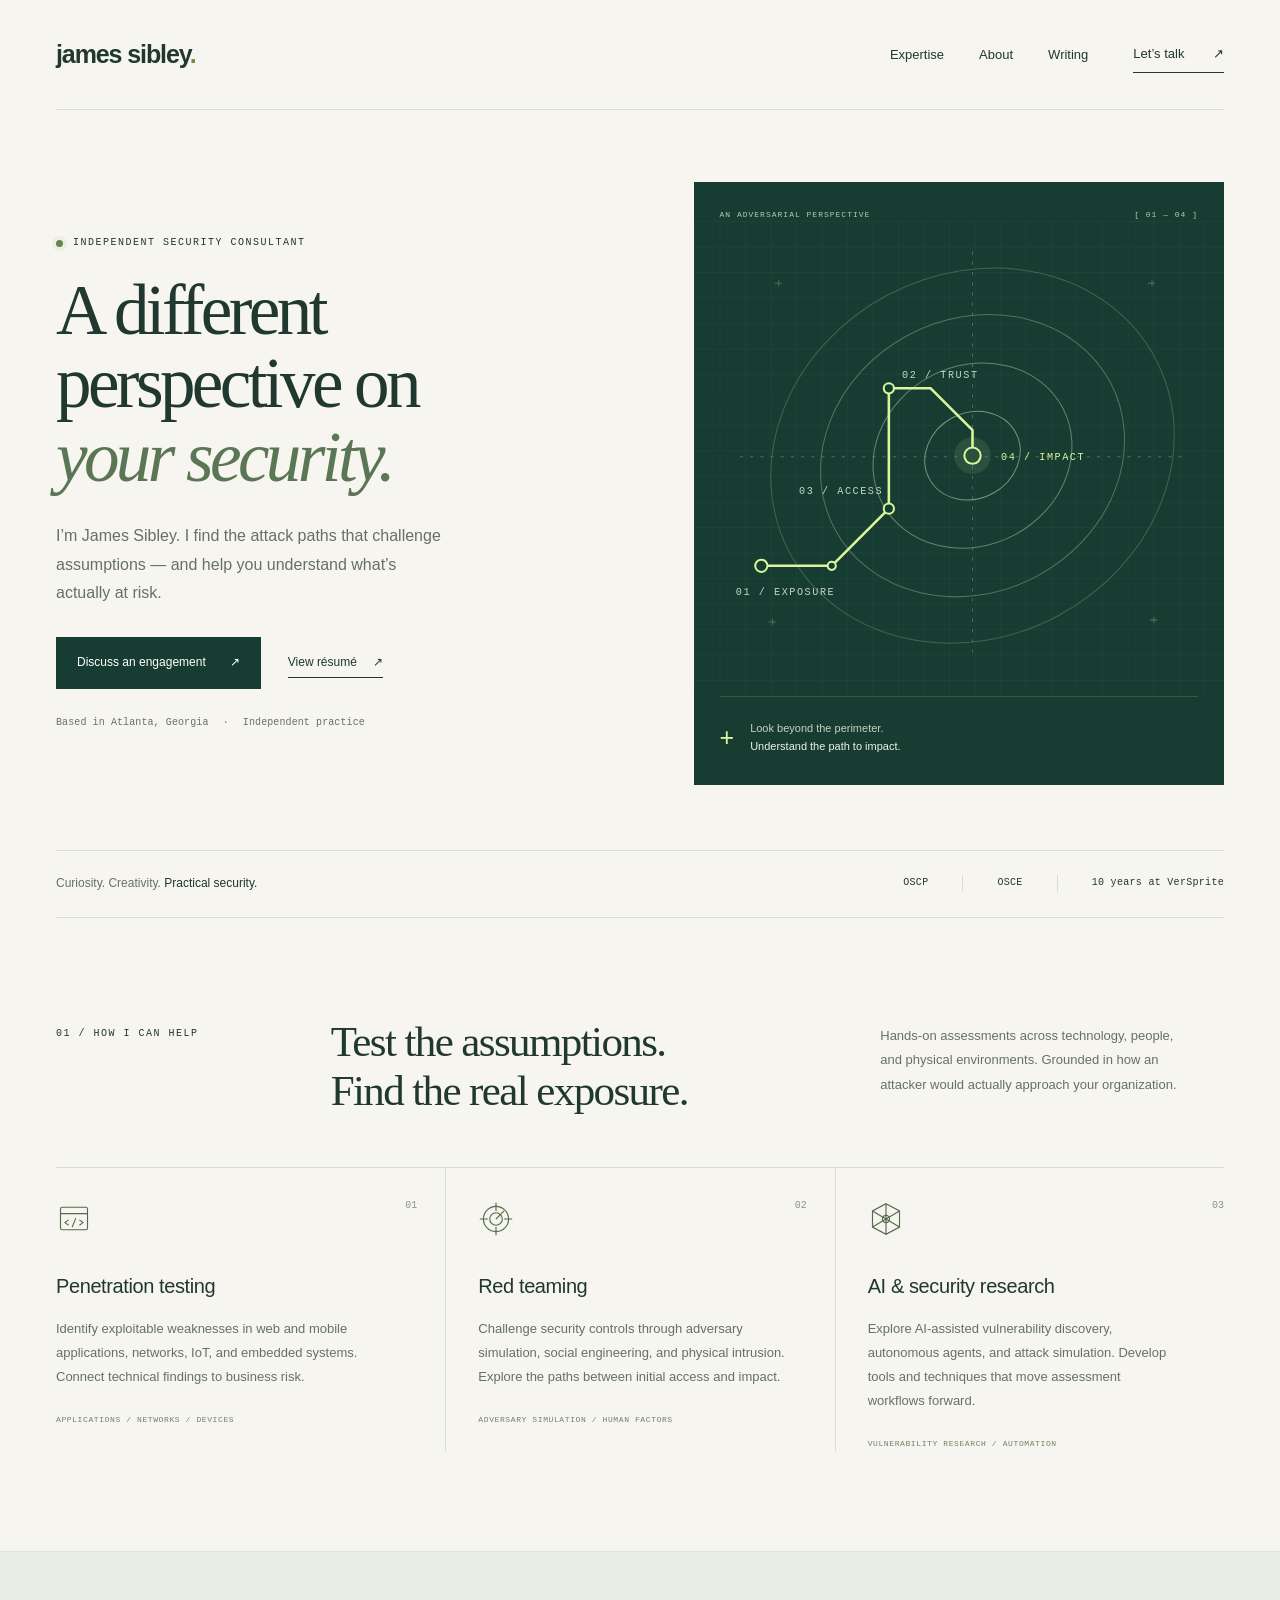
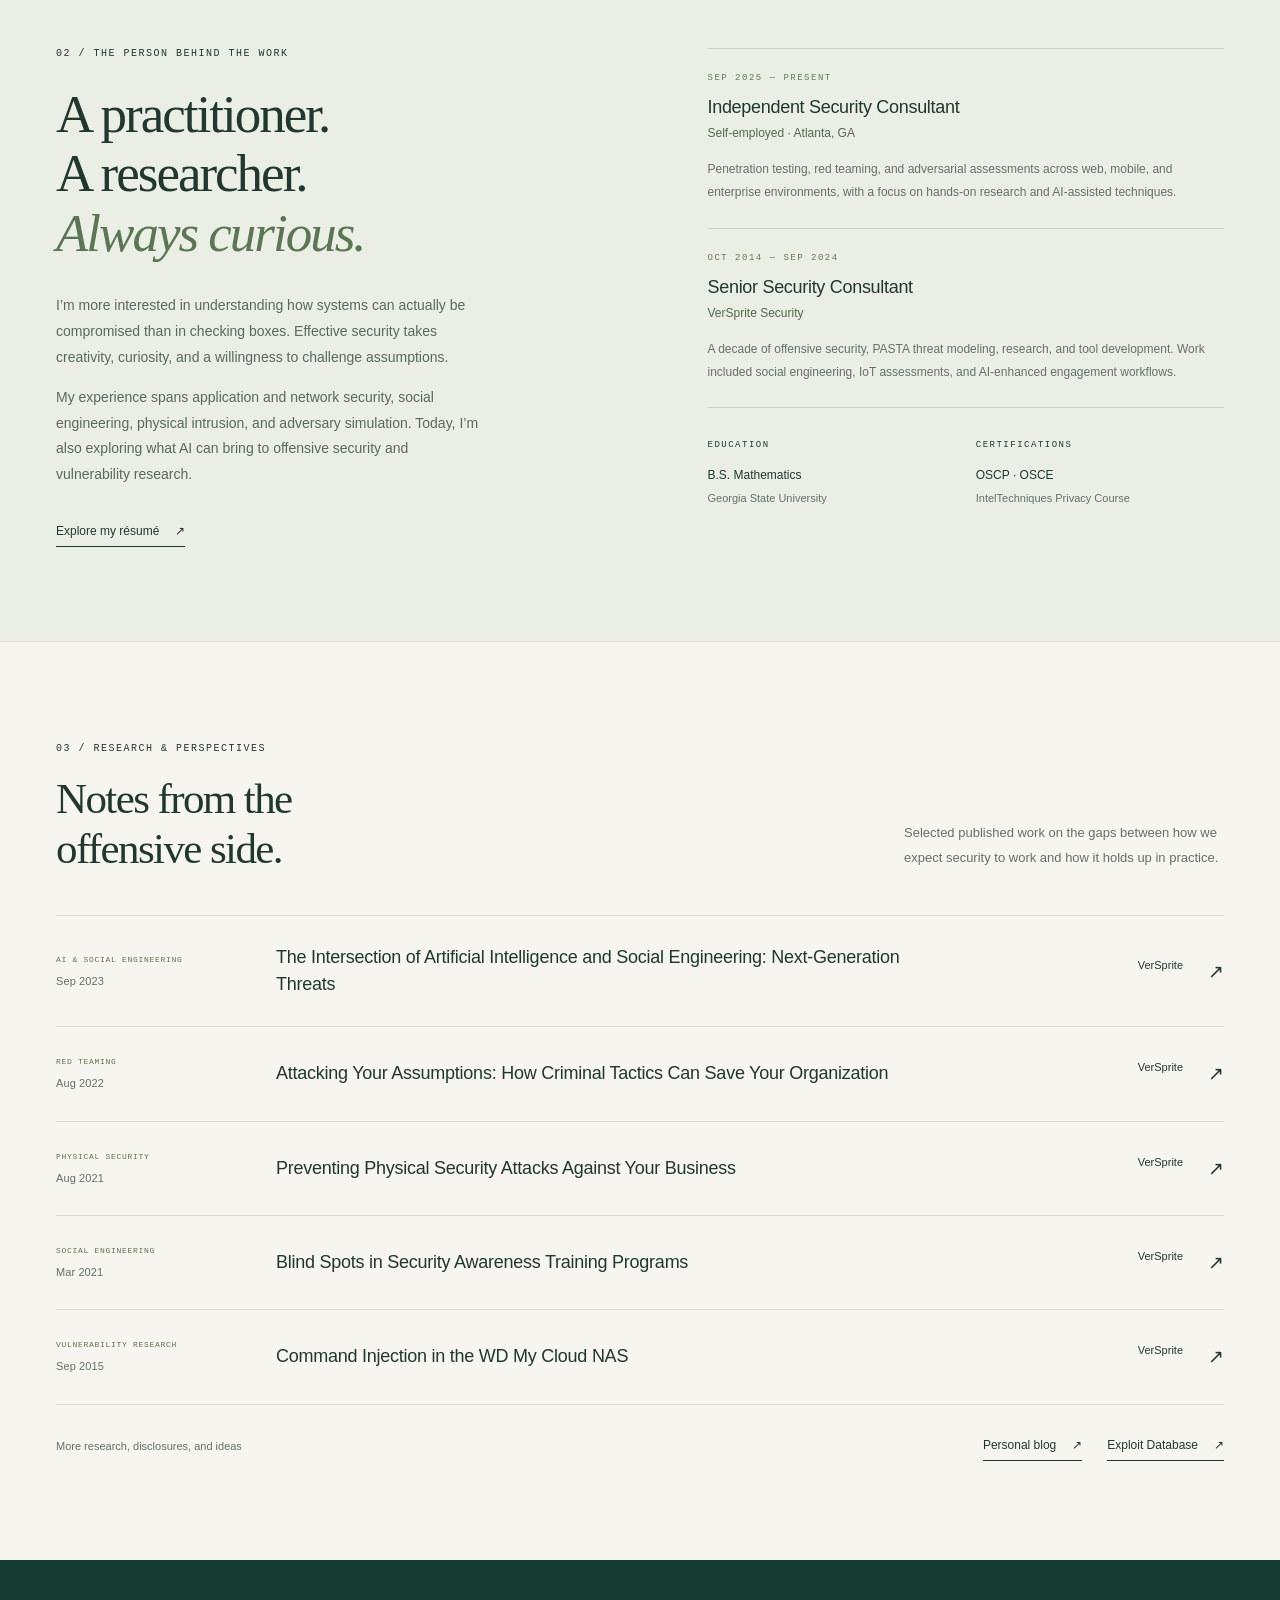
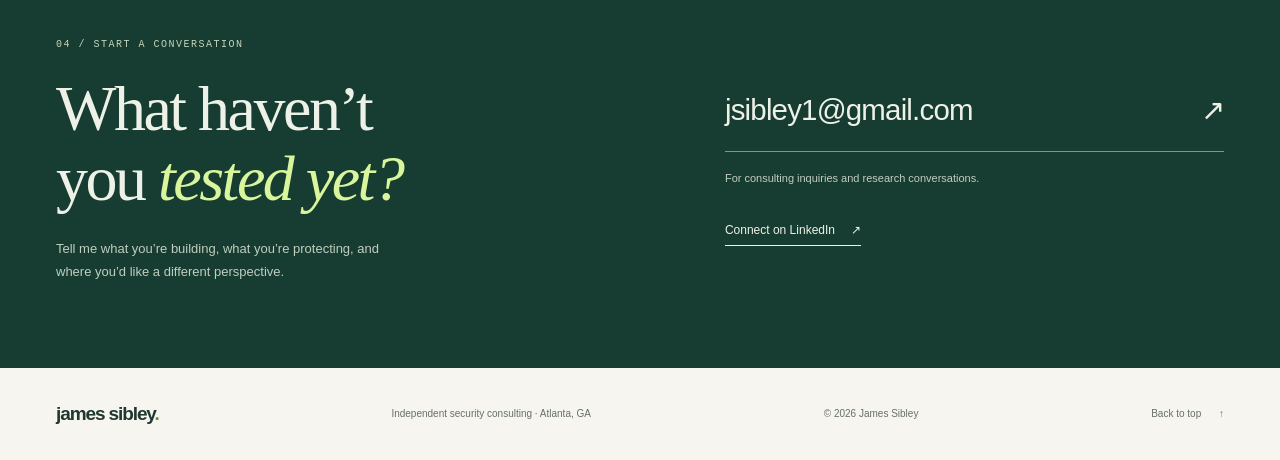
==== index.html @ ba0c0db2 "Build professional consulting site and profile-based resume" ====
<!doctype html>
<html lang="en">
<head>
  <meta charset="utf-8">
  <meta name="viewport" content="width=device-width, initial-scale=1">
  <meta name="theme-color" content="#173d32">
  <meta name="description" content="James Sibley is an independent security consultant in Atlanta specializing in penetration testing, red teaming, security research, and AI-assisted offensive security.">
  <meta property="og:title" content="James Sibley — Independent Security Consultant">
  <meta property="og:description" content="A different perspective on your security. Penetration testing, adversary simulation, and hands-on security research.">
  <meta property="og:type" content="website">
  <title>James Sibley — Independent Security Consultant</title>
  <link rel="icon" href="assets/favicon.svg" type="image/svg+xml">
  <link rel="stylesheet" href="assets/styles.css">
  <script src="assets/site.js" defer></script>
  <script type="application/ld+json">
  {"@context":"https://schema.org","@type":"Person","name":"James Sibley","jobTitle":"Independent Security Consultant","email":"mailto:jsibley1@gmail.com","sameAs":["https://www.linkedin.com/in/redteamai/"],"knowsAbout":["Penetration testing","Red teaming","Security research","Artificial intelligence"],"alumniOf":{"@type":"CollegeOrUniversity","name":"Georgia State University"}}
  </script>
</head>
<body>
  <a class="skip-link" href="#main">Skip to content</a>
  <header class="site-header wrap">
    <a class="wordmark" href="#" aria-label="James Sibley, home">james sibley<span class="wordmark-dot">.</span></a>
    <nav aria-label="Main navigation">
      <a href="#expertise">Expertise</a>
      <a href="#about">About</a>
      <a href="#writing">Writing</a>
      <a class="nav-contact" href="#contact">Let’s talk <span aria-hidden="true">↗</span></a>
    </nav>
  </header>
  <main id="main">
    <section class="hero wrap" aria-labelledby="hero-title">
      <div class="hero-copy">
        <p class="eyebrow"><span class="status-dot" aria-hidden="true"></span> Independent security consultant</p>
        <h1 id="hero-title">A different<br>perspective on<br><em>your security.</em></h1>
        <p class="hero-description">I’m James Sibley. I find the attack paths that challenge assumptions — and help you understand what’s actually at risk.</p>
        <div class="hero-actions">
          <a class="button button-dark" href="mailto:jsibley1@gmail.com">Discuss an engagement <span aria-hidden="true">↗</span></a>
          <a class="text-link" href="resume.html">View résumé <span aria-hidden="true">↗</span></a>
        </div>
        <p class="hero-location">Based in Atlanta, Georgia <span aria-hidden="true">·</span> Independent practice</p>
      </div>
      <div class="hero-visual">
        <div class="visual-topline"><span>AN ADVERSARIAL PERSPECTIVE</span><span aria-hidden="true">[ 01 — 04 ]</span></div>
        <svg class="attack-map" viewBox="0 0 520 465" role="img" aria-labelledby="map-title map-description">
          <title id="map-title">Finding a path through layers of defense</title>
          <desc id="map-description">An illustrative attack path crosses concentric boundaries from an external entry point to a protected asset. It represents the relationship between exposure, trust, access, and impact.</desc>
          <defs>
            <pattern id="grid" width="25" height="25" patternUnits="userSpaceOnUse"><path d="M25 0H0V25" fill="none" stroke="#fff" stroke-opacity=".045" stroke-width="1"/></pattern>
          </defs>
          <rect width="520" height="465" fill="url(#grid)"/>
          <g fill="none" stroke="#8bac91" stroke-width="1">
            <ellipse cx="273" cy="230" rx="203" ry="178" transform="rotate(-28 273 230)" opacity=".35"/>
            <ellipse cx="273" cy="230" rx="153" ry="134" transform="rotate(-28 273 230)" opacity=".5"/>
            <ellipse cx="273" cy="230" rx="100" ry="88" transform="rotate(-28 273 230)" opacity=".65"/>
            <ellipse cx="273" cy="230" rx="48" ry="42" transform="rotate(-28 273 230)" opacity=".8"/>
          </g>
          <g stroke="#8bac91" stroke-opacity=".45" fill="none"><path d="M45 231H480M273 30V427" stroke-dasharray="3 7"/><path d="m79 61 7 0m-3-3v6m364 327h7m-3-3v6m-6-333h7m-3-3v6M73 393h7m-3-3v6"/></g>
          <path class="attack-path" d="M66 338H135L191 282V164H232L273 205V230" stroke="#d9f69c" stroke-width="2.5" fill="none" stroke-linejoin="round"/>
          <g fill="#173d32" stroke="#d9f69c" stroke-width="2"><circle cx="66" cy="338" r="6"/><circle cx="135" cy="338" r="4"/><circle cx="191" cy="282" r="5"/><circle cx="191" cy="164" r="5"/><circle cx="273" cy="230" r="8"/></g>
          <circle cx="273" cy="230" r="18" fill="#d9f69c" opacity=".1"/>
          <g fill="#c5d4c5" font-family="monospace" font-size="10" letter-spacing="1.5"><text x="41" y="367">01 / EXPOSURE</text><text x="204" y="154">02 / TRUST</text><text x="103" y="268">03 / ACCESS</text><text x="301" y="234" fill="#d9f69c">04 / IMPACT</text></g>
        </svg>
        <div class="visual-caption"><span class="visual-cross" aria-hidden="true">+</span><p>Look beyond the perimeter.<br><strong>Understand the path to impact.</strong></p></div>
      </div>
    </section>

    <div class="credential-strip wrap" aria-label="Professional background">
      <p>Curiosity. Creativity. <strong>Practical security.</strong></p>
      <div><span>OSCP</span><span>OSCE</span><span>10 years at VerSprite</span></div>
    </div>

    <section id="expertise" class="section wrap" aria-labelledby="expertise-title">
      <div class="section-heading"><p class="eyebrow">01 / How I can help</p><h2 id="expertise-title">Test the assumptions.<br>Find the real exposure.</h2><p>Hands-on assessments across technology, people, and physical environments. Grounded in how an attacker would actually approach your organization.</p></div>
      <div class="expertise-grid">
        <article class="expertise-item"><span class="item-number">01</span><svg viewBox="0 0 40 40" aria-hidden="true"><rect x="5" y="7" width="30" height="25" rx="2"/><path d="M5 14h30m-21 7-4 3 4 3m12-6 4 3-4 3m-8 2 4-10"/></svg><h3>Penetration testing</h3><p>Identify exploitable weaknesses in web and mobile applications, networks, IoT, and embedded systems. Connect technical findings to business risk.</p><p class="item-tags">APPLICATIONS / NETWORKS / DEVICES</p></article>
        <article class="expertise-item"><span class="item-number">02</span><svg viewBox="0 0 40 40" aria-hidden="true"><circle cx="20" cy="20" r="14"/><circle cx="20" cy="20" r="7"/><path d="M20 2v9m0 18v9M2 20h9m18 0h9m-9-9-9 9"/></svg><h3>Red teaming</h3><p>Challenge security controls through adversary simulation, social engineering, and physical intrusion. Explore the paths between initial access and impact.</p><p class="item-tags">ADVERSARY SIMULATION / HUMAN FACTORS</p></article>
        <article class="expertise-item"><span class="item-number">03</span><svg viewBox="0 0 40 40" aria-hidden="true"><path d="m20 3 15 8v18l-15 8-15-8V11Zm0 0v34M5 11l30 18M35 11 5 29"/><circle cx="20" cy="20" r="4"/></svg><h3>AI &amp; security research</h3><p>Explore AI-assisted vulnerability discovery, autonomous agents, and attack simulation. Develop tools and techniques that move assessment workflows forward.</p><p class="item-tags">VULNERABILITY RESEARCH / AUTOMATION</p></article>
      </div>
    </section>

    <section id="about" class="about-section" aria-labelledby="about-title">
      <div class="wrap about-grid">
        <div class="about-intro"><p class="eyebrow">02 / The person behind the work</p><h2 id="about-title">A practitioner.<br>A researcher.<br><em>Always curious.</em></h2><p>I’m more interested in understanding how systems can actually be compromised than in checking boxes. Effective security takes creativity, curiosity, and a willingness to challenge assumptions.</p><p>My experience spans application and network security, social engineering, physical intrusion, and adversary simulation. Today, I’m also exploring what AI can bring to offensive security and vulnerability research.</p><a class="text-link" href="resume.html">Explore my résumé <span aria-hidden="true">↗</span></a></div>
        <div class="career-summary">
          <div class="career-entry"><p class="eyebrow">Sep 2025 — Present</p><h3>Independent Security Consultant</h3><p class="organization">Self-employed · Atlanta, GA</p><p>Penetration testing, red teaming, and adversarial assessments across web, mobile, and enterprise environments, with a focus on hands-on research and AI-assisted techniques.</p></div>
          <div class="career-entry"><p class="eyebrow">Oct 2014 — Sep 2024</p><h3>Senior Security Consultant</h3><p class="organization">VerSprite Security</p><p>A decade of offensive security, PASTA threat modeling, research, and tool development. Work included social engineering, IoT assessments, and AI-enhanced engagement workflows.</p></div>
          <div class="qualifications"><div><span class="eyebrow">Education</span><p>B.S. Mathematics<br><span>Georgia State University</span></p></div><div><span class="eyebrow">Certifications</span><p>OSCP · OSCE<br><span>IntelTechniques Privacy Course</span></p></div></div>
        </div>
      </div>
    </section>

    <section id="writing" class="section wrap" aria-labelledby="writing-title">
      <div class="writing-heading"><div><p class="eyebrow">03 / Research &amp; perspectives</p><h2 id="writing-title">Notes from the<br>offensive side.</h2></div><p>Selected published work on the gaps between how we expect security to work and how it holds up in practice.</p></div>
      <div class="writing-list">
        <a class="article-row" href="https://versprite.com/resources/blog/the-intersection-of-artificial-intelligence-and-social-engineering-next-generation-threats/" target="_blank" rel="noopener noreferrer"><span class="article-meta"><span>AI &amp; SOCIAL ENGINEERING</span><time datetime="2023-09-28">Sep 2023</time></span><h3>The Intersection of Artificial Intelligence and Social Engineering: Next-Generation Threats</h3><span class="article-source">VerSprite <span aria-hidden="true">↗</span></span></a>
        <a class="article-row" href="https://versprite.com/resources/blog/attacking-your-assumptions-know-your-security-blind-spots/" target="_blank" rel="noopener noreferrer"><span class="article-meta"><span>RED TEAMING</span><time datetime="2022-08-15">Aug 2022</time></span><h3>Attacking Your Assumptions: How Criminal Tactics Can Save Your Organization</h3><span class="article-source">VerSprite <span aria-hidden="true">↗</span></span></a>
        <a class="article-row" href="https://versprite.com/resources/blog/preventing-physical-security-attacks-against-business/" target="_blank" rel="noopener noreferrer"><span class="article-meta"><span>PHYSICAL SECURITY</span><time datetime="2021-08-02">Aug 2021</time></span><h3>Preventing Physical Security Attacks Against Your Business</h3><span class="article-source">VerSprite <span aria-hidden="true">↗</span></span></a>
        <a class="article-row" href="https://versprite.com/resources/blog/security-awareness-training-vs-social-engineering-attacks/" target="_blank" rel="noopener noreferrer"><span class="article-meta"><span>SOCIAL ENGINEERING</span><time datetime="2021-03-04">Mar 2021</time></span><h3>Blind Spots in Security Awareness Training Programs</h3><span class="article-source">VerSprite <span aria-hidden="true">↗</span></span></a>
        <a class="article-row" href="https://versprite.com/resources/blog/command-injection-in-the-wd-my-cloud-nas/" target="_blank" rel="noopener noreferrer"><span class="article-meta"><span>VULNERABILITY RESEARCH</span><time datetime="2015-09-16">Sep 2015</time></span><h3>Command Injection in the WD My Cloud NAS</h3><span class="article-source">VerSprite <span aria-hidden="true">↗</span></span></a>
      </div>
      <div class="writing-footer"><span>More research, disclosures, and ideas</span><div><a class="text-link" href="http://blog.noobroot.com" target="_blank" rel="noopener noreferrer">Personal blog <span aria-hidden="true">↗</span></a><a class="text-link" href="https://www.exploit-db.com/author/?a=6369" target="_blank" rel="noopener noreferrer">Exploit Database <span aria-hidden="true">↗</span></a></div></div>
    </section>

    <section id="contact" class="contact-section" aria-labelledby="contact-title"><div class="wrap contact-grid"><div><p class="eyebrow">04 / Start a conversation</p><h2 id="contact-title">What haven’t<br>you <em>tested yet?</em></h2><p>Tell me what you’re building, what you’re protecting, and where you’d like a different perspective.</p></div><div class="contact-links"><a class="contact-email" href="mailto:jsibley1@gmail.com">jsibley1@gmail.com <span aria-hidden="true">↗</span></a><p>For consulting inquiries and research conversations.</p><a class="text-link" href="https://www.linkedin.com/in/redteamai/" target="_blank" rel="noopener noreferrer">Connect on LinkedIn <span aria-hidden="true">↗</span></a></div></div></section>
  </main>
  <footer class="site-footer wrap"><a class="wordmark" href="#">james sibley<span class="wordmark-dot">.</span></a><p>Independent security consulting · Atlanta, GA</p><span>© <span data-year>2026</span> James Sibley</span><a href="#" class="back-top">Back to top <span aria-hidden="true">↑</span></a></footer>
</body>
</html>
---- assets/styles.css ----
@charset "UTF-8";
:root{--paper:#f6f5ef;--ink:#20382f;--muted:#657168;--green:#173d32;--lime:#d9f69c;--line:#d8ddd1;--serif:Georgia,'Times New Roman',serif;--sans:'Segoe UI',Arial,sans-serif;--mono:'Cascadia Code',Consolas,monospace}
*{box-sizing:border-box}html{scroll-behavior:smooth;scroll-padding-top:35px}body{margin:0;background:var(--paper);color:var(--ink);font-family:var(--sans);font-size:16px;line-height:1.65}a{color:inherit;text-decoration:none}button{font:inherit}a,button{-webkit-tap-highlight-color:transparent}a:focus-visible,button:focus-visible{outline:3px solid #628640;outline-offset:6px}::selection{background:var(--lime);color:var(--green)}.wrap{width:min(1256px,calc(100% - 112px));margin-inline:auto}.skip-link{position:absolute;z-index:10;top:-100px;left:20px;background:var(--lime);padding:12px 20px}.skip-link:focus{top:10px}.site-header{height:110px;display:flex;align-items:center;justify-content:space-between;border-bottom:1px solid var(--line)}.wordmark{font-size:25px;font-weight:650;letter-spacing:-1.1px;white-space:nowrap}.wordmark-dot{color:#6b8c43}.site-header nav{display:flex;align-items:center;gap:35px;font-size:13px;font-weight:500}.site-header nav>a:hover{color:#5c7b3d}.nav-contact{border-bottom:1px solid var(--ink);padding:7px 0;margin-left:10px}.nav-contact span{margin-left:25px}.hero{padding-block:72px 65px;display:grid;grid-template-columns:1.1fr 1fr;gap:54px;align-items:center}.eyebrow{font-family:var(--mono);font-size:10px;font-weight:400;letter-spacing:1.5px;line-height:1.6;text-transform:uppercase;margin:0 0 23px}.hero .eyebrow{display:flex;align-items:center;gap:10px}.status-dot{width:7px;height:7px;border-radius:50%;background:#658746;display:inline-block;box-shadow:0 0 0 4px #65874612}h1,h2,h3,p{margin-top:0}h1,h2{font-family:var(--serif);font-weight:400}h1{font-size:clamp(55px,5.55vw,80px);line-height:1.03;letter-spacing:-3.6px;margin-bottom:28px}em{font-weight:400;color:#5b7654}h1 em{white-space:nowrap}.hero-description{font-size:16px;color:var(--muted);max-width:395px;line-height:1.8;margin-bottom:29px}.hero-actions{display:flex;align-items:center;gap:27px}.button{display:inline-flex;align-items:center;justify-content:center;gap:24px;padding:15px 20px;font-size:12px;font-weight:500;border:1px solid transparent;cursor:pointer}.button-dark{background:var(--green);color:#fff}.button-dark:hover{background:#2b5542}.text-link{font-size:12px;display:inline-flex;gap:16px;align-items:center;line-height:1.6;border-bottom:1px solid currentColor;padding-block:5px}.text-link:hover{color:#648345}.hero-location{font-family:var(--mono);font-size:10px;letter-spacing:.1px;color:var(--muted);margin:26px 0 0}.hero-location span{padding-inline:8px}.hero-visual{background:var(--green);color:#c4d3c0;min-width:0;position:relative;overflow:hidden;align-self:stretch;min-height:515px;display:flex;flex-direction:column;justify-content:space-between}.visual-topline{font-family:var(--mono);font-size:8px;letter-spacing:1px;display:flex;justify-content:space-between;margin:26px 26px 0;color:#b7c9b8}.attack-map{display:block;width:100%;height:auto;flex:1;min-height:0}.visual-caption{display:flex;align-items:center;gap:16px;margin:0 26px 27px;border-top:1px solid #78988050;padding-top:20px}.visual-caption p{font-size:11px;line-height:1.7;margin:0}.visual-caption strong{font-weight:400;color:#eff3e7}.visual-cross{color:var(--lime);font-size:25px;font-weight:200}.credential-strip{display:flex;justify-content:space-between;align-items:center;border-top:1px solid var(--line);border-bottom:1px solid var(--line);padding-block:23px;gap:25px}.credential-strip p{font-size:12px;margin:0;color:var(--muted)}.credential-strip strong{color:var(--ink);font-weight:500}.credential-strip>div{display:flex;gap:34px;font-family:var(--mono);font-size:10px;letter-spacing:.3px}.credential-strip>div span+span{border-left:1px solid var(--line);padding-left:34px}.section{padding-block:99px}.section-heading{display:grid;grid-template-columns:.7fr 1.5fr 1fr;gap:34px;align-items:start;margin-bottom:52px}.section-heading>.eyebrow{padding-top:9px}.section-heading h2,.writing-heading h2{font-size:43px;line-height:1.15;letter-spacing:-1.6px;margin-bottom:0}.section-heading>p:last-child{font-size:13px;color:var(--muted);max-width:300px;line-height:1.9;padding-top:7px;margin:0}.expertise-grid{display:grid;grid-template-columns:repeat(3,1fr);border-top:1px solid var(--line)}.expertise-item{padding:33px 32px 0 0;position:relative}.expertise-item+.expertise-item{border-left:1px solid var(--line);padding-left:32px}.item-number{position:absolute;top:30px;right:28px;font-family:var(--mono);font-size:10px;color:#8b958a}.expertise-item:last-child{padding-right:0}.expertise-item:last-child .item-number{right:0}.expertise-item svg{width:36px;height:36px;fill:none;stroke:#536b48;stroke-width:1.25;margin-bottom:24px}.expertise-item h3{font-size:20px;letter-spacing:-.4px;font-weight:500;margin-bottom:14px}.expertise-item>p{font-size:13px;color:var(--muted);line-height:1.85;margin-bottom:24px;max-width:310px}.expertise-item .item-tags{font-family:var(--mono);font-size:8px;letter-spacing:.6px;color:#718164;margin:0}.about-section{background:#ebeee5;border-block:1px solid #dfe4d8;padding-block:94px}.about-grid{display:grid;grid-template-columns:1fr 1fr;gap:135px}.about-intro h2{font-size:53px;line-height:1.12;letter-spacing:-2px;margin-bottom:30px}.about-intro>p:not(.eyebrow){font-size:14px;color:#5a695d;line-height:1.85;max-width:430px}.about-intro .text-link{margin-top:15px}.career-summary{padding-top:2px}.career-entry{border-top:1px solid #cbd4c2;padding-block:22px 24px}.career-entry .eyebrow{font-size:9px;color:#627b53;margin-bottom:9px}.career-entry h3{font-size:18px;font-weight:500;line-height:1.5;margin-bottom:3px;letter-spacing:-.3px}.career-entry .organization{font-size:12px;color:#53684c;margin-bottom:14px}.career-entry>p:last-child{font-size:12px;color:var(--muted);line-height:1.9;margin-bottom:0}.qualifications{display:grid;grid-template-columns:1fr 1fr;gap:20px;border-top:1px solid #cbd4c2;padding-top:21px}.qualifications .eyebrow{font-size:9px}.qualifications p{font-size:12px;line-height:1.9;margin:8px 0 0}.qualifications p span{color:var(--muted);font-size:11px}.writing-heading{display:flex;justify-content:space-between;gap:40px;align-items:flex-end;margin-bottom:42px}.writing-heading .eyebrow{margin-bottom:17px}.writing-heading>p{max-width:320px;font-size:13px;color:var(--muted);line-height:1.9;margin-bottom:3px}.writing-list{border-top:1px solid var(--line)}.article-row{display:grid;grid-template-columns:190px 1fr 95px;gap:30px;align-items:center;padding:28px 0;border-bottom:1px solid var(--line);transition:background .2s,padding .2s}.article-row:hover{background:#edf0e5;padding-inline:15px}.article-meta{font-family:var(--mono);font-size:8px;letter-spacing:.7px;display:grid;gap:6px;color:#617350}.article-meta time{color:var(--muted);letter-spacing:.1px;font-family:var(--sans);font-size:11px}.article-row h3{font-size:18px;font-weight:450;line-height:1.5;letter-spacing:-.25px;max-width:650px;margin:0}.article-source{font-size:11px;display:flex;gap:25px;justify-content:flex-end}.article-source span{font-size:19px}.writing-footer{display:flex;justify-content:space-between;gap:25px;align-items:center;margin-top:26px}.writing-footer>span{font-size:11px;color:var(--muted)}.writing-footer>div{display:flex;gap:25px}.contact-section{padding-block:77px 85px;background:var(--green);color:#edf1e7}.contact-grid{display:grid;grid-template-columns:1.2fr 1fr;gap:70px;align-items:center}.contact-section .eyebrow{color:#c4d5bc;margin-bottom:21px}.contact-section h2{font-size:64px;letter-spacing:-2.5px;line-height:1.1;margin-bottom:22px}.contact-section em{color:var(--lime)}.contact-section p:not(.eyebrow){font-size:13px;max-width:360px;color:#c0cebf;line-height:1.8;margin-bottom:0}.contact-email{font-size:clamp(18px,2.3vw,31px);letter-spacing:-.8px;padding-block:12px 17px;display:flex;gap:20px;justify-content:space-between;border-bottom:1px solid #7d9882}.contact-email:hover{color:var(--lime)}.contact-links>p{font-size:11px!important;margin-block:17px 27px!important}.contact-links .text-link:hover{color:var(--lime)}.site-footer{display:flex;gap:30px;justify-content:space-between;align-items:center;padding-block:30px}.site-footer .wordmark{font-size:19px}.site-footer>p,.site-footer>span,.back-top{font-size:10px;color:var(--muted);margin:0}.back-top span{padding-left:15px}
/* Résumé: semantic HTML with a compact, selectable print layout. */
.resume-page .site-header{height:95px}.resume-toolbar{display:flex;gap:20px;align-items:center}.resume-document{max-width:920px;margin:65px auto 80px;padding-inline:40px}.resume-document h1{font-size:64px;margin-bottom:10px}.resume-subtitle{font-size:18px;color:#506b4a}.resume-contact{display:flex;flex-wrap:wrap;gap:6px 24px;font-size:12px;border-bottom:1px solid var(--line);padding-bottom:25px}.resume-contact a{text-decoration:underline;text-underline-offset:3px}.resume-document section{margin-top:35px}.resume-document h2{font-family:var(--sans);font-size:12px;letter-spacing:1.5px;text-transform:uppercase;border-bottom:1px solid var(--line);padding-bottom:8px;margin-bottom:18px}.resume-document h3{font-size:17px;margin-bottom:4px;font-weight:600}.resume-document p,.resume-document li{font-size:13px;line-height:1.8}.resume-role{display:flex;justify-content:space-between;gap:20px;align-items:baseline}.resume-date{font-family:var(--mono);font-size:10px;white-space:nowrap}.resume-employer{color:var(--muted);margin-bottom:10px}.resume-document ul{padding-left:19px;margin:10px 0 24px}.resume-document article+article{margin-top:25px}.resume-columns{display:grid;grid-template-columns:1fr 1fr;gap:45px}.resume-columns section{margin-top:10px}.resume-document .publication-links a{text-decoration:underline;text-underline-offset:3px}.resume-document .publication-links li{margin-bottom:8px}.no-print-note{font-size:11px!important;color:var(--muted);margin-top:30px}
@media(min-width:1600px){.hero{gap:90px}.hero-visual{max-height:570px}}
@media(max-width:1100px){.wrap{width:calc(100% - 70px)}.hero{gap:32px;padding-top:55px}h1{font-size:62px;letter-spacing:-2.7px}.hero-visual{min-height:480px}.hero-description{font-size:14px}.hero-actions{gap:18px}.button{font-size:11px;gap:15px;padding:14px}.section-heading{grid-template-columns:.7fr 1.3fr 1fr;gap:22px}.section-heading h2,.writing-heading h2{font-size:37px}.about-grid{gap:70px}.about-intro h2{font-size:46px}.article-row{grid-template-columns:165px 1fr 80px;gap:22px}.article-row h3{font-size:16px}.credential-strip>div{gap:20px}.credential-strip>div span+span{padding-left:20px}.site-footer{gap:20px}.site-footer>p{max-width:180px}}
@media(max-width:800px){.wrap{width:calc(100% - 48px)}.site-header{height:90px}.site-header nav{gap:23px}.hero{grid-template-columns:1fr 1fr;gap:25px;padding-block:50px}h1{font-size:48px;letter-spacing:-2.5px}.hero .eyebrow{font-size:8px;letter-spacing:.8px}.hero-description{font-size:13px}.hero-visual{min-height:410px}.hero-actions{align-items:flex-start;flex-direction:column;gap:13px}.hero-location{font-size:8px}.visual-topline{margin:20px 17px 0;font-size:6px}.visual-caption{margin:0 17px 20px;padding-top:15px}.visual-caption p{font-size:9px}.credential-strip>p{max-width:140px}.credential-strip>div{font-size:9px;gap:15px}.credential-strip>div span+span{padding-left:15px}.section{padding-block:70px}.section-heading{grid-template-columns:1fr 1.6fr}.section-heading>.eyebrow{grid-column:1/-1;margin-bottom:0}.section-heading h2{font-size:35px}.expertise-item{padding-right:20px}.expertise-item+.expertise-item{padding-left:20px}.expertise-item h3{font-size:17px}.expertise-item>p{font-size:12px}.expertise-item .item-tags{font-size:7px}.about-section{padding-block:65px}.about-grid{gap:42px}.about-intro h2{font-size:39px}.about-intro>p:not(.eyebrow){font-size:13px}.qualifications{grid-template-columns:1fr}.writing-heading>p{max-width:260px;font-size:12px}.article-row{grid-template-columns:135px 1fr 25px;gap:15px}.article-meta{font-size:7px}.article-source{font-size:0;gap:0}.article-source span{font-size:19px}.article-row h3{font-size:15px}.contact-grid{gap:40px}.contact-section h2{font-size:49px}.contact-email{font-size:20px}.site-footer{flex-wrap:wrap}.site-footer>p{max-width:none}.site-footer>span{margin-left:auto}.back-top{display:none}}
@media(max-width:600px){.wrap{width:calc(100% - 40px)}.site-header{height:80px}.wordmark{font-size:22px}.site-header nav{gap:18px;font-size:11px}.site-header nav>a:first-child{display:none}.nav-contact{margin:0}.nav-contact span{margin-left:10px}.hero{grid-template-columns:1fr;gap:35px;padding-block:40px}.hero .eyebrow{font-size:9px;letter-spacing:1px}h1{font-size:clamp(49px,12vw,67px);letter-spacing:-2.5px}.hero-description{font-size:15px;max-width:390px}.hero-actions{flex-direction:row;align-items:center;gap:23px}.hero-location{font-size:9px}.button{padding:15px 17px}.hero-visual{min-height:0;max-width:none;height:auto}.attack-map{max-height:355px}.visual-topline{font-size:8px;margin:23px 23px 0}.visual-caption{margin:0 23px 23px}.visual-caption p{font-size:11px}.credential-strip{align-items:flex-start;flex-direction:column;gap:16px;padding-block:22px}.credential-strip>p{max-width:none}.credential-strip>div{font-size:9px;gap:20px}.credential-strip>div span+span{padding-left:20px}.section{padding-block:60px}.section-heading{grid-template-columns:1fr;gap:18px;margin-bottom:28px}.section-heading>.eyebrow{padding:0}.section-heading h2,.writing-heading h2{font-size:37px}.section-heading>p:last-child{max-width:360px;padding:0;font-size:13px}.expertise-grid{grid-template-columns:1fr}.expertise-item,.expertise-item+.expertise-item{padding:27px 0;border-left:0}.expertise-item+.expertise-item{border-top:1px solid var(--line)}.expertise-item:last-child{padding-bottom:0}.expertise-item svg{margin-bottom:15px}.expertise-item h3{font-size:21px}.expertise-item>p{font-size:14px;max-width:100%;margin-bottom:18px}.expertise-item .item-tags{font-size:8px}.item-number,.expertise-item:last-child .item-number{right:0}.about-grid{grid-template-columns:1fr;gap:38px}.about-intro h2{font-size:47px}.about-intro>p:not(.eyebrow){font-size:14px}.career-entry h3{font-size:19px}.career-entry>p:last-child{font-size:13px}.qualifications{grid-template-columns:1fr 1fr;gap:15px}.qualifications p{font-size:11px}.qualifications p span{font-size:10px}.writing-heading{flex-direction:column;align-items:flex-start;gap:20px;margin-bottom:28px}.writing-heading>p{font-size:13px;max-width:360px}.article-row{grid-template-columns:1fr 25px;gap:9px;padding-block:23px}.article-row:hover{padding-inline:8px}.article-meta{grid-column:1/-1;display:flex;justify-content:space-between;font-size:8px;padding-right:0}.article-meta time{font-size:10px}.article-row h3{font-size:17px}.article-source{align-self:center}.writing-footer{align-items:flex-start;flex-direction:column;gap:13px}.writing-footer>div{gap:28px}.contact-section{padding-block:58px}.contact-grid{grid-template-columns:1fr;gap:32px}.contact-section h2{font-size:53px}.contact-email{font-size:26px}.contact-section p:not(.eyebrow){font-size:14px}.site-footer{padding-block:25px;gap:12px 20px}.site-footer .wordmark{width:100%}.site-footer>p{font-size:9px}.site-footer>span{font-size:9px}.resume-page .site-header{height:85px}.resume-toolbar{gap:13px}.resume-toolbar .text-link{font-size:11px}.resume-toolbar .button{font-size:10px;padding:9px}.resume-document{margin-top:40px;padding-inline:20px}.resume-document h1{font-size:47px}.resume-role{display:block}.resume-date{display:block;margin-bottom:8px}.resume-columns{grid-template-columns:1fr;gap:0}.resume-document p,.resume-document li{font-size:13px}}
@media(prefers-reduced-motion:reduce){html{scroll-behavior:auto}*{transition:none!important;animation:none!important}}
@media print{@page{margin:15mm}body{background:white;color:#111;font-size:10pt}.site-header,.site-footer,.skip-link,.no-print-note{display:none!important}.resume-document{margin:0;max-width:none;padding:0}.resume-document h1{font-size:30pt;letter-spacing:-1px}.resume-subtitle{font-size:12pt}.resume-contact{font-size:9pt;padding-bottom:10px;gap:5px 16px}.resume-document section{margin-top:18px}.resume-document h2{font-size:9pt;margin-bottom:10px;padding-bottom:5px;break-after:avoid}.resume-document h3{font-size:11pt;break-after:avoid}.resume-document p,.resume-document li{font-size:9pt;line-height:1.5}.resume-document article+article{margin-top:15px}.resume-document ul{margin-block:6px 12px}.resume-document li{break-inside:avoid}.resume-columns{gap:30px}.resume-columns section{break-inside:avoid}.resume-role{display:flex}.resume-date{font-size:8pt}.resume-document .publication-links li{margin-bottom:4px}.resume-document a{color:#111}.resume-employer{margin-bottom:5px}h1,h2,h3{break-after:avoid}}
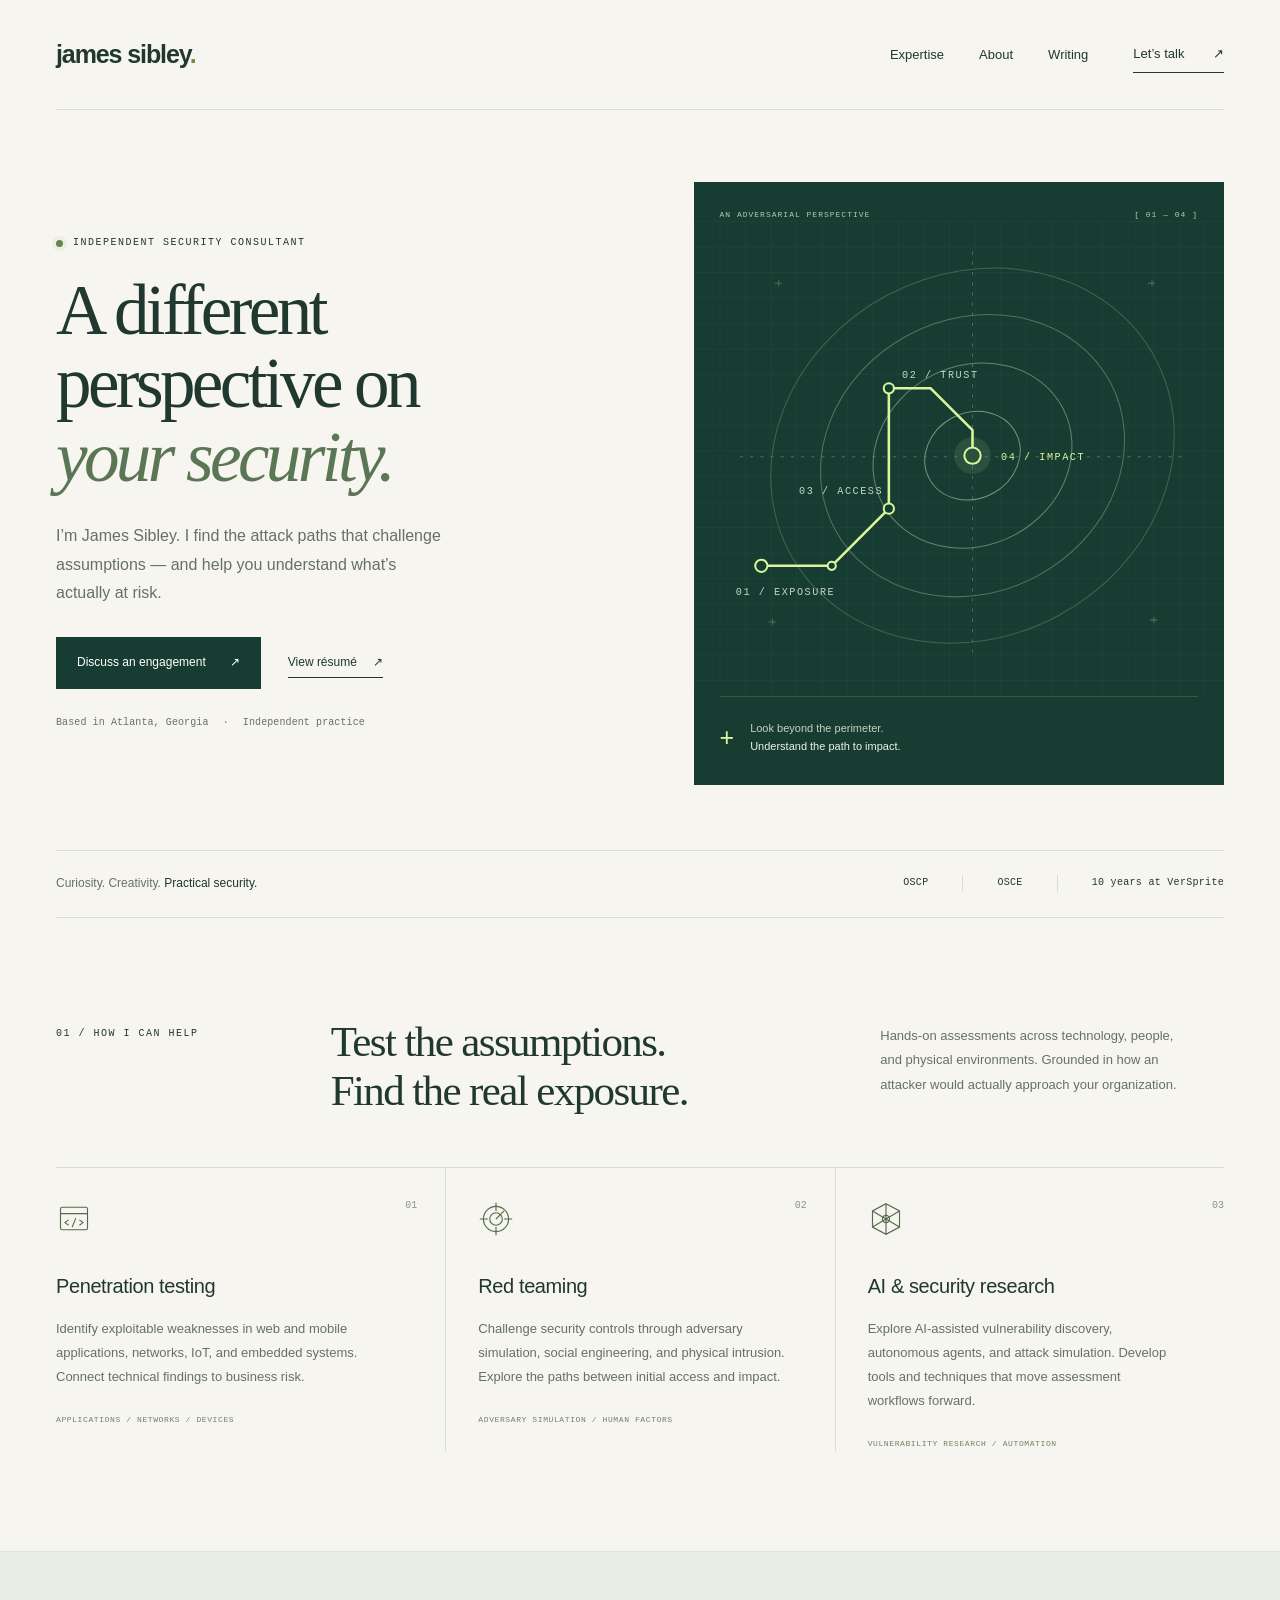
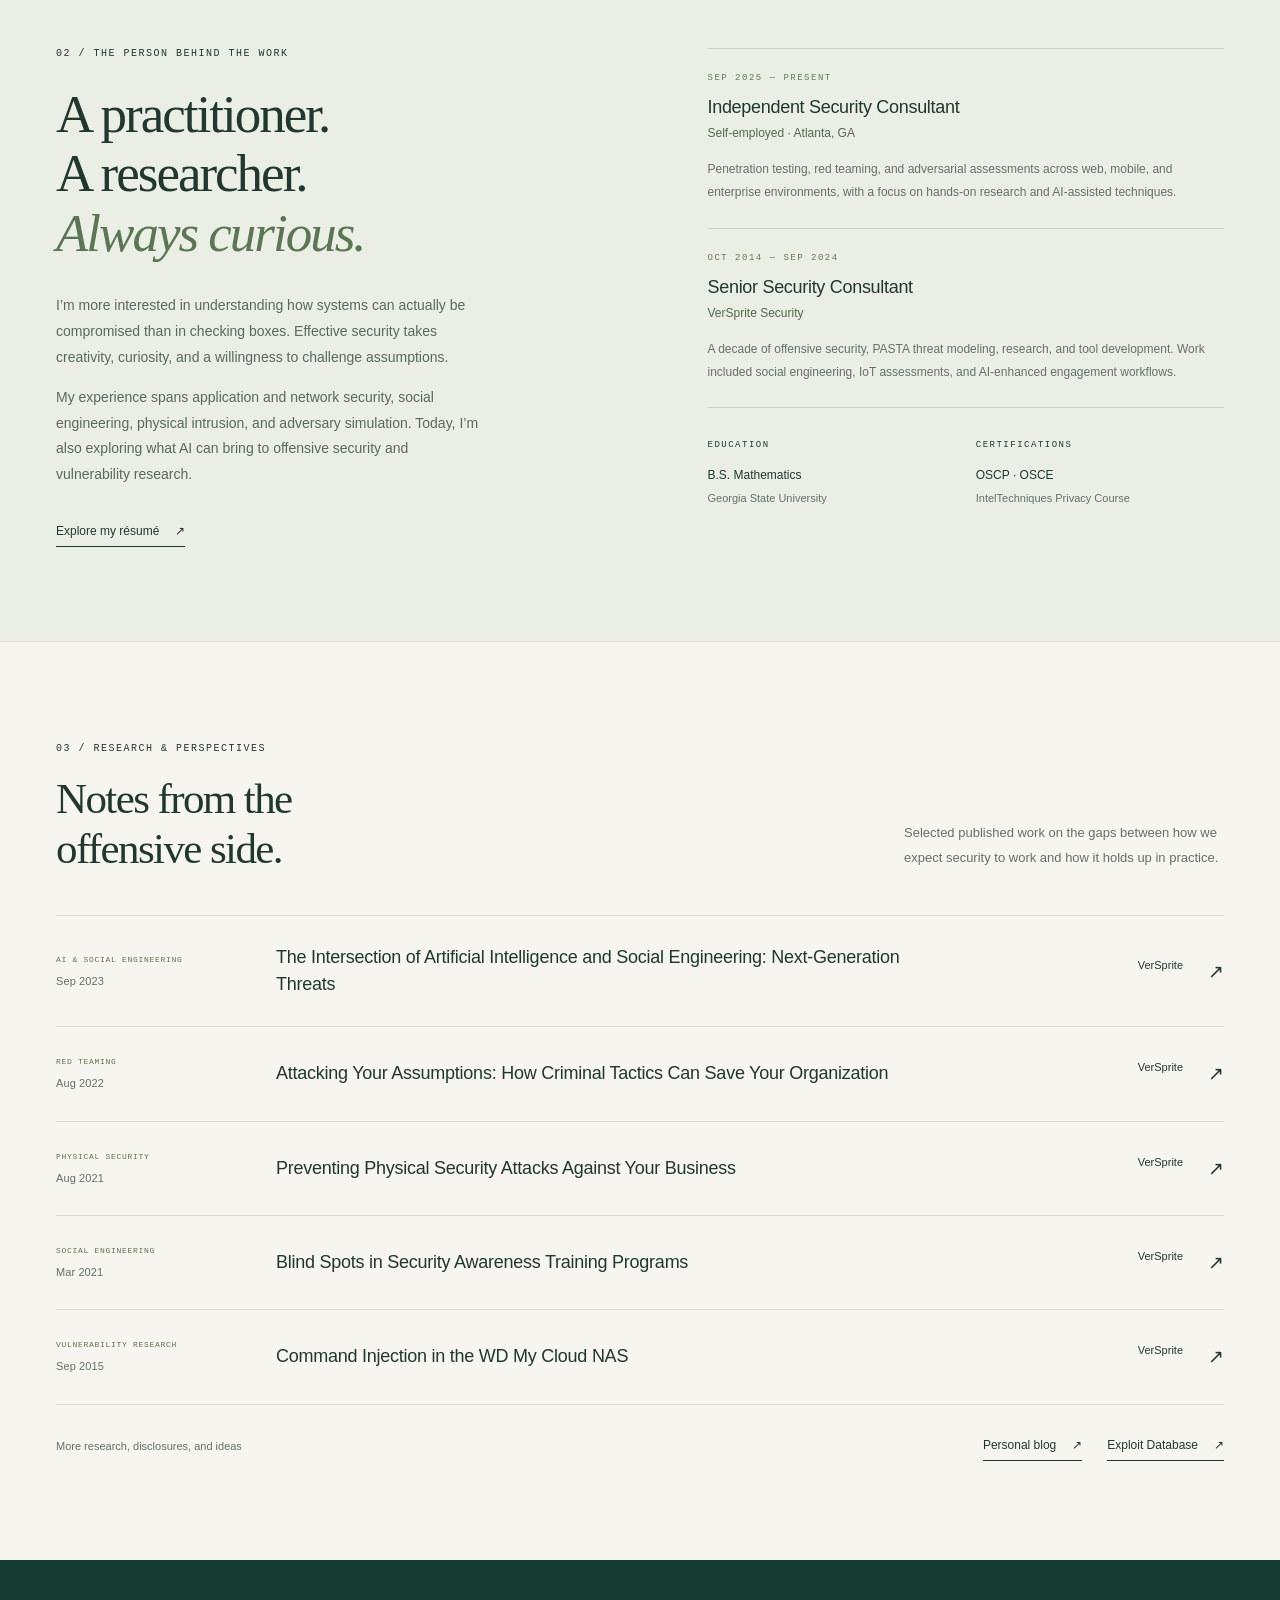
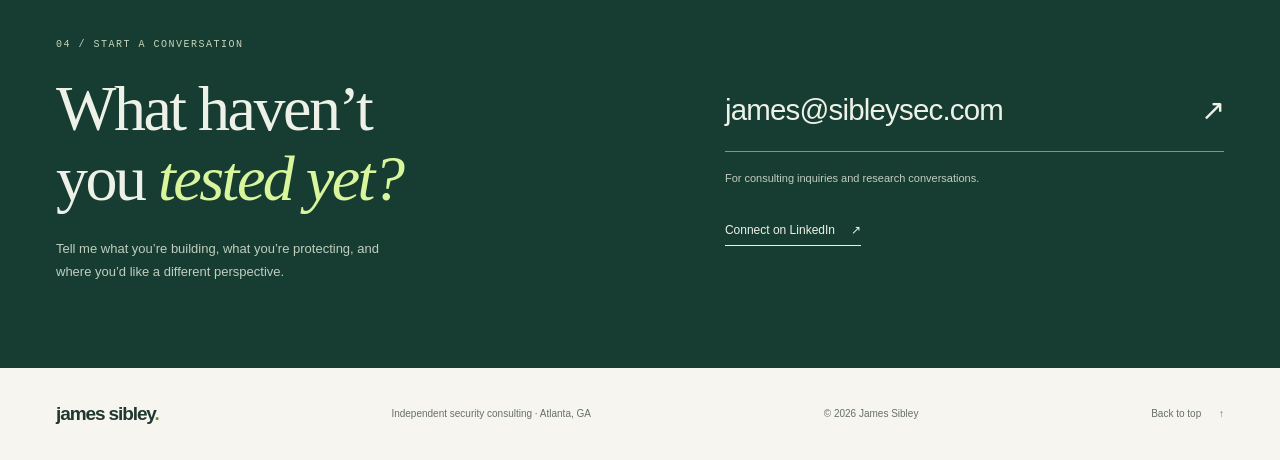
==== commit 10c5adc2: "Replace personal email with consulting domain address" ====
--- a/index.html
+++ b/index.html
@@ -13,7 +13,7 @@
   <link rel="stylesheet" href="assets/styles.css">
   <script src="assets/site.js" defer></script>
   <script type="application/ld+json">
-  {"@context":"https://schema.org","@type":"Person","name":"James Sibley","jobTitle":"Independent Security Consultant","email":"mailto:jsibley1@gmail.com","sameAs":["https://www.linkedin.com/in/redteamai/"],"knowsAbout":["Penetration testing","Red teaming","Security research","Artificial intelligence"],"alumniOf":{"@type":"CollegeOrUniversity","name":"Georgia State University"}}
+  {"@context":"https://schema.org","@type":"Person","name":"James Sibley","jobTitle":"Independent Security Consultant","email":"mailto:james@sibleysec.com","sameAs":["https://www.linkedin.com/in/redteamai/"],"knowsAbout":["Penetration testing","Red teaming","Security research","Artificial intelligence"],"alumniOf":{"@type":"CollegeOrUniversity","name":"Georgia State University"}}
   </script>
 </head>
 <body>
@@ -34,7 +34,7 @@
         <h1 id="hero-title">A different<br>perspective on<br><em>your security.</em></h1>
         <p class="hero-description">I’m James Sibley. I find the attack paths that challenge assumptions — and help you understand what’s actually at risk.</p>
         <div class="hero-actions">
-          <a class="button button-dark" href="mailto:jsibley1@gmail.com">Discuss an engagement <span aria-hidden="true">↗</span></a>
+          <a class="button button-dark" href="mailto:james@sibleysec.com">Discuss an engagement <span aria-hidden="true">↗</span></a>
           <a class="text-link" href="resume.html">View résumé <span aria-hidden="true">↗</span></a>
         </div>
         <p class="hero-location">Based in Atlanta, Georgia <span aria-hidden="true">·</span> Independent practice</p>
@@ -101,7 +101,7 @@
       <div class="writing-footer"><span>More research, disclosures, and ideas</span><div><a class="text-link" href="http://blog.noobroot.com" target="_blank" rel="noopener noreferrer">Personal blog <span aria-hidden="true">↗</span></a><a class="text-link" href="https://www.exploit-db.com/author/?a=6369" target="_blank" rel="noopener noreferrer">Exploit Database <span aria-hidden="true">↗</span></a></div></div>
     </section>
 
-    <section id="contact" class="contact-section" aria-labelledby="contact-title"><div class="wrap contact-grid"><div><p class="eyebrow">04 / Start a conversation</p><h2 id="contact-title">What haven’t<br>you <em>tested yet?</em></h2><p>Tell me what you’re building, what you’re protecting, and where you’d like a different perspective.</p></div><div class="contact-links"><a class="contact-email" href="mailto:jsibley1@gmail.com">jsibley1@gmail.com <span aria-hidden="true">↗</span></a><p>For consulting inquiries and research conversations.</p><a class="text-link" href="https://www.linkedin.com/in/redteamai/" target="_blank" rel="noopener noreferrer">Connect on LinkedIn <span aria-hidden="true">↗</span></a></div></div></section>
+    <section id="contact" class="contact-section" aria-labelledby="contact-title"><div class="wrap contact-grid"><div><p class="eyebrow">04 / Start a conversation</p><h2 id="contact-title">What haven’t<br>you <em>tested yet?</em></h2><p>Tell me what you’re building, what you’re protecting, and where you’d like a different perspective.</p></div><div class="contact-links"><a class="contact-email" href="mailto:james@sibleysec.com">james@sibleysec.com <span aria-hidden="true">↗</span></a><p>For consulting inquiries and research conversations.</p><a class="text-link" href="https://www.linkedin.com/in/redteamai/" target="_blank" rel="noopener noreferrer">Connect on LinkedIn <span aria-hidden="true">↗</span></a></div></div></section>
   </main>
   <footer class="site-footer wrap"><a class="wordmark" href="#">james sibley<span class="wordmark-dot">.</span></a><p>Independent security consulting · Atlanta, GA</p><span>© <span data-year>2026</span> James Sibley</span><a href="#" class="back-top">Back to top <span aria-hidden="true">↑</span></a></footer>
 </body>
--- a/assets/styles.css
+++ b/assets/styles.css
@@ -1,11 +1,1239 @@
 @charset "UTF-8";
-:root{--paper:#f6f5ef;--ink:#20382f;--muted:#657168;--green:#173d32;--lime:#d9f69c;--line:#d8ddd1;--serif:Georgia,'Times New Roman',serif;--sans:'Segoe UI',Arial,sans-serif;--mono:'Cascadia Code',Consolas,monospace}
-*{box-sizing:border-box}html{scroll-behavior:smooth;scroll-padding-top:35px}body{margin:0;background:var(--paper);color:var(--ink);font-family:var(--sans);font-size:16px;line-height:1.65}a{color:inherit;text-decoration:none}button{font:inherit}a,button{-webkit-tap-highlight-color:transparent}a:focus-visible,button:focus-visible{outline:3px solid #628640;outline-offset:6px}::selection{background:var(--lime);color:var(--green)}.wrap{width:min(1256px,calc(100% - 112px));margin-inline:auto}.skip-link{position:absolute;z-index:10;top:-100px;left:20px;background:var(--lime);padding:12px 20px}.skip-link:focus{top:10px}.site-header{height:110px;display:flex;align-items:center;justify-content:space-between;border-bottom:1px solid var(--line)}.wordmark{font-size:25px;font-weight:650;letter-spacing:-1.1px;white-space:nowrap}.wordmark-dot{color:#6b8c43}.site-header nav{display:flex;align-items:center;gap:35px;font-size:13px;font-weight:500}.site-header nav>a:hover{color:#5c7b3d}.nav-contact{border-bottom:1px solid var(--ink);padding:7px 0;margin-left:10px}.nav-contact span{margin-left:25px}.hero{padding-block:72px 65px;display:grid;grid-template-columns:1.1fr 1fr;gap:54px;align-items:center}.eyebrow{font-family:var(--mono);font-size:10px;font-weight:400;letter-spacing:1.5px;line-height:1.6;text-transform:uppercase;margin:0 0 23px}.hero .eyebrow{display:flex;align-items:center;gap:10px}.status-dot{width:7px;height:7px;border-radius:50%;background:#658746;display:inline-block;box-shadow:0 0 0 4px #65874612}h1,h2,h3,p{margin-top:0}h1,h2{font-family:var(--serif);font-weight:400}h1{font-size:clamp(55px,5.55vw,80px);line-height:1.03;letter-spacing:-3.6px;margin-bottom:28px}em{font-weight:400;color:#5b7654}h1 em{white-space:nowrap}.hero-description{font-size:16px;color:var(--muted);max-width:395px;line-height:1.8;margin-bottom:29px}.hero-actions{display:flex;align-items:center;gap:27px}.button{display:inline-flex;align-items:center;justify-content:center;gap:24px;padding:15px 20px;font-size:12px;font-weight:500;border:1px solid transparent;cursor:pointer}.button-dark{background:var(--green);color:#fff}.button-dark:hover{background:#2b5542}.text-link{font-size:12px;display:inline-flex;gap:16px;align-items:center;line-height:1.6;border-bottom:1px solid currentColor;padding-block:5px}.text-link:hover{color:#648345}.hero-location{font-family:var(--mono);font-size:10px;letter-spacing:.1px;color:var(--muted);margin:26px 0 0}.hero-location span{padding-inline:8px}.hero-visual{background:var(--green);color:#c4d3c0;min-width:0;position:relative;overflow:hidden;align-self:stretch;min-height:515px;display:flex;flex-direction:column;justify-content:space-between}.visual-topline{font-family:var(--mono);font-size:8px;letter-spacing:1px;display:flex;justify-content:space-between;margin:26px 26px 0;color:#b7c9b8}.attack-map{display:block;width:100%;height:auto;flex:1;min-height:0}.visual-caption{display:flex;align-items:center;gap:16px;margin:0 26px 27px;border-top:1px solid #78988050;padding-top:20px}.visual-caption p{font-size:11px;line-height:1.7;margin:0}.visual-caption strong{font-weight:400;color:#eff3e7}.visual-cross{color:var(--lime);font-size:25px;font-weight:200}.credential-strip{display:flex;justify-content:space-between;align-items:center;border-top:1px solid var(--line);border-bottom:1px solid var(--line);padding-block:23px;gap:25px}.credential-strip p{font-size:12px;margin:0;color:var(--muted)}.credential-strip strong{color:var(--ink);font-weight:500}.credential-strip>div{display:flex;gap:34px;font-family:var(--mono);font-size:10px;letter-spacing:.3px}.credential-strip>div span+span{border-left:1px solid var(--line);padding-left:34px}.section{padding-block:99px}.section-heading{display:grid;grid-template-columns:.7fr 1.5fr 1fr;gap:34px;align-items:start;margin-bottom:52px}.section-heading>.eyebrow{padding-top:9px}.section-heading h2,.writing-heading h2{font-size:43px;line-height:1.15;letter-spacing:-1.6px;margin-bottom:0}.section-heading>p:last-child{font-size:13px;color:var(--muted);max-width:300px;line-height:1.9;padding-top:7px;margin:0}.expertise-grid{display:grid;grid-template-columns:repeat(3,1fr);border-top:1px solid var(--line)}.expertise-item{padding:33px 32px 0 0;position:relative}.expertise-item+.expertise-item{border-left:1px solid var(--line);padding-left:32px}.item-number{position:absolute;top:30px;right:28px;font-family:var(--mono);font-size:10px;color:#8b958a}.expertise-item:last-child{padding-right:0}.expertise-item:last-child .item-number{right:0}.expertise-item svg{width:36px;height:36px;fill:none;stroke:#536b48;stroke-width:1.25;margin-bottom:24px}.expertise-item h3{font-size:20px;letter-spacing:-.4px;font-weight:500;margin-bottom:14px}.expertise-item>p{font-size:13px;color:var(--muted);line-height:1.85;margin-bottom:24px;max-width:310px}.expertise-item .item-tags{font-family:var(--mono);font-size:8px;letter-spacing:.6px;color:#718164;margin:0}.about-section{background:#ebeee5;border-block:1px solid #dfe4d8;padding-block:94px}.about-grid{display:grid;grid-template-columns:1fr 1fr;gap:135px}.about-intro h2{font-size:53px;line-height:1.12;letter-spacing:-2px;margin-bottom:30px}.about-intro>p:not(.eyebrow){font-size:14px;color:#5a695d;line-height:1.85;max-width:430px}.about-intro .text-link{margin-top:15px}.career-summary{padding-top:2px}.career-entry{border-top:1px solid #cbd4c2;padding-block:22px 24px}.career-entry .eyebrow{font-size:9px;color:#627b53;margin-bottom:9px}.career-entry h3{font-size:18px;font-weight:500;line-height:1.5;margin-bottom:3px;letter-spacing:-.3px}.career-entry .organization{font-size:12px;color:#53684c;margin-bottom:14px}.career-entry>p:last-child{font-size:12px;color:var(--muted);line-height:1.9;margin-bottom:0}.qualifications{display:grid;grid-template-columns:1fr 1fr;gap:20px;border-top:1px solid #cbd4c2;padding-top:21px}.qualifications .eyebrow{font-size:9px}.qualifications p{font-size:12px;line-height:1.9;margin:8px 0 0}.qualifications p span{color:var(--muted);font-size:11px}.writing-heading{display:flex;justify-content:space-between;gap:40px;align-items:flex-end;margin-bottom:42px}.writing-heading .eyebrow{margin-bottom:17px}.writing-heading>p{max-width:320px;font-size:13px;color:var(--muted);line-height:1.9;margin-bottom:3px}.writing-list{border-top:1px solid var(--line)}.article-row{display:grid;grid-template-columns:190px 1fr 95px;gap:30px;align-items:center;padding:28px 0;border-bottom:1px solid var(--line);transition:background .2s,padding .2s}.article-row:hover{background:#edf0e5;padding-inline:15px}.article-meta{font-family:var(--mono);font-size:8px;letter-spacing:.7px;display:grid;gap:6px;color:#617350}.article-meta time{color:var(--muted);letter-spacing:.1px;font-family:var(--sans);font-size:11px}.article-row h3{font-size:18px;font-weight:450;line-height:1.5;letter-spacing:-.25px;max-width:650px;margin:0}.article-source{font-size:11px;display:flex;gap:25px;justify-content:flex-end}.article-source span{font-size:19px}.writing-footer{display:flex;justify-content:space-between;gap:25px;align-items:center;margin-top:26px}.writing-footer>span{font-size:11px;color:var(--muted)}.writing-footer>div{display:flex;gap:25px}.contact-section{padding-block:77px 85px;background:var(--green);color:#edf1e7}.contact-grid{display:grid;grid-template-columns:1.2fr 1fr;gap:70px;align-items:center}.contact-section .eyebrow{color:#c4d5bc;margin-bottom:21px}.contact-section h2{font-size:64px;letter-spacing:-2.5px;line-height:1.1;margin-bottom:22px}.contact-section em{color:var(--lime)}.contact-section p:not(.eyebrow){font-size:13px;max-width:360px;color:#c0cebf;line-height:1.8;margin-bottom:0}.contact-email{font-size:clamp(18px,2.3vw,31px);letter-spacing:-.8px;padding-block:12px 17px;display:flex;gap:20px;justify-content:space-between;border-bottom:1px solid #7d9882}.contact-email:hover{color:var(--lime)}.contact-links>p{font-size:11px!important;margin-block:17px 27px!important}.contact-links .text-link:hover{color:var(--lime)}.site-footer{display:flex;gap:30px;justify-content:space-between;align-items:center;padding-block:30px}.site-footer .wordmark{font-size:19px}.site-footer>p,.site-footer>span,.back-top{font-size:10px;color:var(--muted);margin:0}.back-top span{padding-left:15px}
+:root {
+  --paper:#f6f5ef;
+  --ink:#20382f;
+  --muted:#657168;
+  --green:#173d32;
+  --lime:#d9f69c;
+  --line:#d8ddd1;
+  --serif:Georgia,'Times New Roman',serif;
+  --sans:'Segoe UI',Arial,sans-serif;
+  --mono:'Cascadia Code',Consolas,monospace
+}
+* {
+  box-sizing:border-box
+}
+html {
+  scroll-padding-top:35px
+}
+body {
+  margin:0;
+  background:var(--paper);
+  color:var(--ink);
+  font-family:var(--sans);
+  font-size:16px;
+  line-height:1.65
+}
+a {
+  color:inherit;
+  text-decoration:none
+}
+button {
+  font:inherit
+}
+a,button {
+  -webkit-tap-highlight-color:transparent
+}
+a:focus-visible,button:focus-visible {
+  outline:3px solid #628640;
+  outline-offset:6px
+}
+::selection {
+  background:var(--lime);
+  color:var(--green)
+}
+.wrap {
+  width:min(1256px,calc(100% - 112px));
+  margin-inline:auto
+}
+.skip-link {
+  position:absolute;
+  z-index:10;
+  top:-100px;
+  left:20px;
+  background:var(--lime);
+  padding:12px 20px
+}
+.skip-link:focus {
+  top:10px
+}
+.site-header {
+  height:110px;
+  display:flex;
+  align-items:center;
+  justify-content:space-between;
+  border-bottom:1px solid var(--line)
+}
+.wordmark {
+  font-size:25px;
+  font-weight:650;
+  letter-spacing:-1.1px;
+  white-space:nowrap
+}
+.wordmark-dot {
+  color:#6b8c43
+}
+.site-header nav {
+  display:flex;
+  align-items:center;
+  gap:35px;
+  font-size:13px;
+  font-weight:500
+}
+.site-header nav>a:hover {
+  color:#5c7b3d
+}
+.nav-contact {
+  border-bottom:1px solid var(--ink);
+  padding:7px 0;
+  margin-left:10px
+}
+.nav-contact span {
+  margin-left:25px
+}
+.hero {
+  padding-block:72px 65px;
+  display:grid;
+  grid-template-columns:1.1fr 1fr;
+  gap:54px;
+  align-items:center
+}
+.eyebrow {
+  font-family:var(--mono);
+  font-size:10px;
+  font-weight:400;
+  letter-spacing:1.5px;
+  line-height:1.6;
+  text-transform:uppercase;
+  margin:0 0 23px
+}
+.hero .eyebrow {
+  display:flex;
+  align-items:center;
+  gap:10px
+}
+.status-dot {
+  width:7px;
+  height:7px;
+  border-radius:50%;
+  background:#658746;
+  display:inline-block;
+  box-shadow:0 0 0 4px #65874612
+}
+h1,h2,h3,p {
+  margin-top:0
+}
+h1,h2 {
+  font-family:var(--serif);
+  font-weight:400
+}
+h1 {
+  font-size:clamp(55px,5.55vw,80px);
+  line-height:1.03;
+  letter-spacing:-3.6px;
+  margin-bottom:28px
+}
+em {
+  font-weight:400;
+  color:#5b7654
+}
+h1 em {
+  white-space:nowrap
+}
+.hero-description {
+  font-size:16px;
+  color:var(--muted);
+  max-width:395px;
+  line-height:1.8;
+  margin-bottom:29px
+}
+.hero-actions {
+  display:flex;
+  align-items:center;
+  gap:27px
+}
+.button {
+  display:inline-flex;
+  align-items:center;
+  justify-content:center;
+  gap:24px;
+  padding:15px 20px;
+  font-size:12px;
+  font-weight:500;
+  border:1px solid transparent;
+  cursor:pointer
+}
+.button-dark {
+  background:var(--green);
+  color:#fff
+}
+.button-dark:hover {
+  background:#2b5542
+}
+.text-link {
+  font-size:12px;
+  display:inline-flex;
+  gap:16px;
+  align-items:center;
+  line-height:1.6;
+  border-bottom:1px solid currentColor;
+  padding-block:5px
+}
+.text-link:hover {
+  color:#648345
+}
+.hero-location {
+  font-family:var(--mono);
+  font-size:10px;
+  letter-spacing:.1px;
+  color:var(--muted);
+  margin:26px 0 0
+}
+.hero-location span {
+  padding-inline:8px
+}
+.hero-visual {
+  background:var(--green);
+  color:#c4d3c0;
+  min-width:0;
+  position:relative;
+  overflow:hidden;
+  align-self:stretch;
+  min-height:515px;
+  display:flex;
+  flex-direction:column;
+  justify-content:space-between
+}
+.visual-topline {
+  font-family:var(--mono);
+  font-size:8px;
+  letter-spacing:1px;
+  display:flex;
+  justify-content:space-between;
+  margin:26px 26px 0;
+  color:#b7c9b8
+}
+.attack-map {
+  display:block;
+  width:100%;
+  height:auto;
+  flex:1;
+  min-height:0
+}
+.visual-caption {
+  display:flex;
+  align-items:center;
+  gap:16px;
+  margin:0 26px 27px;
+  border-top:1px solid #78988050;
+  padding-top:20px
+}
+.visual-caption p {
+  font-size:11px;
+  line-height:1.7;
+  margin:0
+}
+.visual-caption strong {
+  font-weight:400;
+  color:#eff3e7
+}
+.visual-cross {
+  color:var(--lime);
+  font-size:25px;
+  font-weight:200
+}
+.credential-strip {
+  display:flex;
+  justify-content:space-between;
+  align-items:center;
+  border-top:1px solid var(--line);
+  border-bottom:1px solid var(--line);
+  padding-block:23px;
+  gap:25px
+}
+.credential-strip p {
+  font-size:12px;
+  margin:0;
+  color:var(--muted)
+}
+.credential-strip strong {
+  color:var(--ink);
+  font-weight:500
+}
+.credential-strip>div {
+  display:flex;
+  gap:34px;
+  font-family:var(--mono);
+  font-size:10px;
+  letter-spacing:.3px
+}
+.credential-strip>div span+span {
+  border-left:1px solid var(--line);
+  padding-left:34px
+}
+.section {
+  padding-block:99px
+}
+.section-heading {
+  display:grid;
+  grid-template-columns:.7fr 1.5fr 1fr;
+  gap:34px;
+  align-items:start;
+  margin-bottom:52px
+}
+.section-heading>.eyebrow {
+  padding-top:9px
+}
+.section-heading h2,.writing-heading h2 {
+  font-size:43px;
+  line-height:1.15;
+  letter-spacing:-1.6px;
+  margin-bottom:0
+}
+.section-heading>p:last-child {
+  font-size:13px;
+  color:var(--muted);
+  max-width:300px;
+  line-height:1.9;
+  padding-top:7px;
+  margin:0
+}
+.expertise-grid {
+  display:grid;
+  grid-template-columns:repeat(3,1fr);
+  border-top:1px solid var(--line)
+}
+.expertise-item {
+  padding:33px 32px 0 0;
+  position:relative
+}
+.expertise-item+.expertise-item {
+  border-left:1px solid var(--line);
+  padding-left:32px
+}
+.item-number {
+  position:absolute;
+  top:30px;
+  right:28px;
+  font-family:var(--mono);
+  font-size:10px;
+  color:#8b958a
+}
+.expertise-item:last-child {
+  padding-right:0
+}
+.expertise-item:last-child .item-number {
+  right:0
+}
+.expertise-item svg {
+  width:36px;
+  height:36px;
+  fill:none;
+  stroke:#536b48;
+  stroke-width:1.25;
+  margin-bottom:24px
+}
+.expertise-item h3 {
+  font-size:20px;
+  letter-spacing:-.4px;
+  font-weight:500;
+  margin-bottom:14px
+}
+.expertise-item>p {
+  font-size:13px;
+  color:var(--muted);
+  line-height:1.85;
+  margin-bottom:24px;
+  max-width:310px
+}
+.expertise-item .item-tags {
+  font-family:var(--mono);
+  font-size:8px;
+  letter-spacing:.6px;
+  color:#718164;
+  margin:0
+}
+.about-section {
+  background:#ebeee5;
+  border-block:1px solid #dfe4d8;
+  padding-block:94px
+}
+.about-grid {
+  display:grid;
+  grid-template-columns:1fr 1fr;
+  gap:135px
+}
+.about-intro h2 {
+  font-size:53px;
+  line-height:1.12;
+  letter-spacing:-2px;
+  margin-bottom:30px
+}
+.about-intro>p:not(.eyebrow) {
+  font-size:14px;
+  color:#5a695d;
+  line-height:1.85;
+  max-width:430px
+}
+.about-intro .text-link {
+  margin-top:15px
+}
+.career-summary {
+  padding-top:2px
+}
+.career-entry {
+  border-top:1px solid #cbd4c2;
+  padding-block:22px 24px
+}
+.career-entry .eyebrow {
+  font-size:9px;
+  color:#627b53;
+  margin-bottom:9px
+}
+.career-entry h3 {
+  font-size:18px;
+  font-weight:500;
+  line-height:1.5;
+  margin-bottom:3px;
+  letter-spacing:-.3px
+}
+.career-entry .organization {
+  font-size:12px;
+  color:#53684c;
+  margin-bottom:14px
+}
+.career-entry>p:last-child {
+  font-size:12px;
+  color:var(--muted);
+  line-height:1.9;
+  margin-bottom:0
+}
+.qualifications {
+  display:grid;
+  grid-template-columns:1fr 1fr;
+  gap:20px;
+  border-top:1px solid #cbd4c2;
+  padding-top:21px
+}
+.qualifications .eyebrow {
+  font-size:9px
+}
+.qualifications p {
+  font-size:12px;
+  line-height:1.9;
+  margin:8px 0 0
+}
+.qualifications p span {
+  color:var(--muted);
+  font-size:11px
+}
+.writing-heading {
+  display:flex;
+  justify-content:space-between;
+  gap:40px;
+  align-items:flex-end;
+  margin-bottom:42px
+}
+.writing-heading .eyebrow {
+  margin-bottom:17px
+}
+.writing-heading>p {
+  max-width:320px;
+  font-size:13px;
+  color:var(--muted);
+  line-height:1.9;
+  margin-bottom:3px
+}
+.writing-list {
+  border-top:1px solid var(--line)
+}
+.article-row {
+  display:grid;
+  grid-template-columns:190px 1fr 95px;
+  gap:30px;
+  align-items:center;
+  padding:28px 0;
+  border-bottom:1px solid var(--line);
+  transition:background .2s,padding .2s
+}
+.article-row:hover {
+  background:#edf0e5;
+  padding-inline:15px
+}
+.article-meta {
+  font-family:var(--mono);
+  font-size:8px;
+  letter-spacing:.7px;
+  display:grid;
+  gap:6px;
+  color:#617350
+}
+.article-meta time {
+  color:var(--muted);
+  letter-spacing:.1px;
+  font-family:var(--sans);
+  font-size:11px
+}
+.article-row h3 {
+  font-size:18px;
+  font-weight:450;
+  line-height:1.5;
+  letter-spacing:-.25px;
+  max-width:650px;
+  margin:0
+}
+.article-source {
+  font-size:11px;
+  display:flex;
+  gap:25px;
+  justify-content:flex-end
+}
+.article-source span {
+  font-size:19px
+}
+.writing-footer {
+  display:flex;
+  justify-content:space-between;
+  gap:25px;
+  align-items:center;
+  margin-top:26px
+}
+.writing-footer>span {
+  font-size:11px;
+  color:var(--muted)
+}
+.writing-footer>div {
+  display:flex;
+  gap:25px
+}
+.contact-section {
+  padding-block:77px 85px;
+  background:var(--green);
+  color:#edf1e7
+}
+.contact-grid {
+  display:grid;
+  grid-template-columns:1.2fr 1fr;
+  gap:70px;
+  align-items:center
+}
+.contact-section .eyebrow {
+  color:#c4d5bc;
+  margin-bottom:21px
+}
+.contact-section h2 {
+  font-size:64px;
+  letter-spacing:-2.5px;
+  line-height:1.1;
+  margin-bottom:22px
+}
+.contact-section em {
+  color:var(--lime)
+}
+.contact-section p:not(.eyebrow) {
+  font-size:13px;
+  max-width:360px;
+  color:#c0cebf;
+  line-height:1.8;
+  margin-bottom:0
+}
+.contact-email {
+  font-size:clamp(18px,2.3vw,31px);
+  letter-spacing:-.8px;
+  padding-block:12px 17px;
+  display:flex;
+  gap:20px;
+  justify-content:space-between;
+  border-bottom:1px solid #7d9882
+}
+.contact-email:hover {
+  color:var(--lime)
+}
+.contact-links>p {
+  font-size:11px!important;
+  margin-block:17px 27px!important
+}
+.contact-links .text-link:hover {
+  color:var(--lime)
+}
+.site-footer {
+  display:flex;
+  gap:30px;
+  justify-content:space-between;
+  align-items:center;
+  padding-block:30px
+}
+.site-footer .wordmark {
+  font-size:19px
+}
+.site-footer>p,.site-footer>span,.back-top {
+  font-size:10px;
+  color:var(--muted);
+  margin:0
+}
+.back-top span {
+  padding-left:15px
+}
 /* Résumé: semantic HTML with a compact, selectable print layout. */
-.resume-page .site-header{height:95px}.resume-toolbar{display:flex;gap:20px;align-items:center}.resume-document{max-width:920px;margin:65px auto 80px;padding-inline:40px}.resume-document h1{font-size:64px;margin-bottom:10px}.resume-subtitle{font-size:18px;color:#506b4a}.resume-contact{display:flex;flex-wrap:wrap;gap:6px 24px;font-size:12px;border-bottom:1px solid var(--line);padding-bottom:25px}.resume-contact a{text-decoration:underline;text-underline-offset:3px}.resume-document section{margin-top:35px}.resume-document h2{font-family:var(--sans);font-size:12px;letter-spacing:1.5px;text-transform:uppercase;border-bottom:1px solid var(--line);padding-bottom:8px;margin-bottom:18px}.resume-document h3{font-size:17px;margin-bottom:4px;font-weight:600}.resume-document p,.resume-document li{font-size:13px;line-height:1.8}.resume-role{display:flex;justify-content:space-between;gap:20px;align-items:baseline}.resume-date{font-family:var(--mono);font-size:10px;white-space:nowrap}.resume-employer{color:var(--muted);margin-bottom:10px}.resume-document ul{padding-left:19px;margin:10px 0 24px}.resume-document article+article{margin-top:25px}.resume-columns{display:grid;grid-template-columns:1fr 1fr;gap:45px}.resume-columns section{margin-top:10px}.resume-document .publication-links a{text-decoration:underline;text-underline-offset:3px}.resume-document .publication-links li{margin-bottom:8px}.no-print-note{font-size:11px!important;color:var(--muted);margin-top:30px}
-@media(min-width:1600px){.hero{gap:90px}.hero-visual{max-height:570px}}
-@media(max-width:1100px){.wrap{width:calc(100% - 70px)}.hero{gap:32px;padding-top:55px}h1{font-size:62px;letter-spacing:-2.7px}.hero-visual{min-height:480px}.hero-description{font-size:14px}.hero-actions{gap:18px}.button{font-size:11px;gap:15px;padding:14px}.section-heading{grid-template-columns:.7fr 1.3fr 1fr;gap:22px}.section-heading h2,.writing-heading h2{font-size:37px}.about-grid{gap:70px}.about-intro h2{font-size:46px}.article-row{grid-template-columns:165px 1fr 80px;gap:22px}.article-row h3{font-size:16px}.credential-strip>div{gap:20px}.credential-strip>div span+span{padding-left:20px}.site-footer{gap:20px}.site-footer>p{max-width:180px}}
-@media(max-width:800px){.wrap{width:calc(100% - 48px)}.site-header{height:90px}.site-header nav{gap:23px}.hero{grid-template-columns:1fr 1fr;gap:25px;padding-block:50px}h1{font-size:48px;letter-spacing:-2.5px}.hero .eyebrow{font-size:8px;letter-spacing:.8px}.hero-description{font-size:13px}.hero-visual{min-height:410px}.hero-actions{align-items:flex-start;flex-direction:column;gap:13px}.hero-location{font-size:8px}.visual-topline{margin:20px 17px 0;font-size:6px}.visual-caption{margin:0 17px 20px;padding-top:15px}.visual-caption p{font-size:9px}.credential-strip>p{max-width:140px}.credential-strip>div{font-size:9px;gap:15px}.credential-strip>div span+span{padding-left:15px}.section{padding-block:70px}.section-heading{grid-template-columns:1fr 1.6fr}.section-heading>.eyebrow{grid-column:1/-1;margin-bottom:0}.section-heading h2{font-size:35px}.expertise-item{padding-right:20px}.expertise-item+.expertise-item{padding-left:20px}.expertise-item h3{font-size:17px}.expertise-item>p{font-size:12px}.expertise-item .item-tags{font-size:7px}.about-section{padding-block:65px}.about-grid{gap:42px}.about-intro h2{font-size:39px}.about-intro>p:not(.eyebrow){font-size:13px}.qualifications{grid-template-columns:1fr}.writing-heading>p{max-width:260px;font-size:12px}.article-row{grid-template-columns:135px 1fr 25px;gap:15px}.article-meta{font-size:7px}.article-source{font-size:0;gap:0}.article-source span{font-size:19px}.article-row h3{font-size:15px}.contact-grid{gap:40px}.contact-section h2{font-size:49px}.contact-email{font-size:20px}.site-footer{flex-wrap:wrap}.site-footer>p{max-width:none}.site-footer>span{margin-left:auto}.back-top{display:none}}
-@media(max-width:600px){.wrap{width:calc(100% - 40px)}.site-header{height:80px}.wordmark{font-size:22px}.site-header nav{gap:18px;font-size:11px}.site-header nav>a:first-child{display:none}.nav-contact{margin:0}.nav-contact span{margin-left:10px}.hero{grid-template-columns:1fr;gap:35px;padding-block:40px}.hero .eyebrow{font-size:9px;letter-spacing:1px}h1{font-size:clamp(49px,12vw,67px);letter-spacing:-2.5px}.hero-description{font-size:15px;max-width:390px}.hero-actions{flex-direction:row;align-items:center;gap:23px}.hero-location{font-size:9px}.button{padding:15px 17px}.hero-visual{min-height:0;max-width:none;height:auto}.attack-map{max-height:355px}.visual-topline{font-size:8px;margin:23px 23px 0}.visual-caption{margin:0 23px 23px}.visual-caption p{font-size:11px}.credential-strip{align-items:flex-start;flex-direction:column;gap:16px;padding-block:22px}.credential-strip>p{max-width:none}.credential-strip>div{font-size:9px;gap:20px}.credential-strip>div span+span{padding-left:20px}.section{padding-block:60px}.section-heading{grid-template-columns:1fr;gap:18px;margin-bottom:28px}.section-heading>.eyebrow{padding:0}.section-heading h2,.writing-heading h2{font-size:37px}.section-heading>p:last-child{max-width:360px;padding:0;font-size:13px}.expertise-grid{grid-template-columns:1fr}.expertise-item,.expertise-item+.expertise-item{padding:27px 0;border-left:0}.expertise-item+.expertise-item{border-top:1px solid var(--line)}.expertise-item:last-child{padding-bottom:0}.expertise-item svg{margin-bottom:15px}.expertise-item h3{font-size:21px}.expertise-item>p{font-size:14px;max-width:100%;margin-bottom:18px}.expertise-item .item-tags{font-size:8px}.item-number,.expertise-item:last-child .item-number{right:0}.about-grid{grid-template-columns:1fr;gap:38px}.about-intro h2{font-size:47px}.about-intro>p:not(.eyebrow){font-size:14px}.career-entry h3{font-size:19px}.career-entry>p:last-child{font-size:13px}.qualifications{grid-template-columns:1fr 1fr;gap:15px}.qualifications p{font-size:11px}.qualifications p span{font-size:10px}.writing-heading{flex-direction:column;align-items:flex-start;gap:20px;margin-bottom:28px}.writing-heading>p{font-size:13px;max-width:360px}.article-row{grid-template-columns:1fr 25px;gap:9px;padding-block:23px}.article-row:hover{padding-inline:8px}.article-meta{grid-column:1/-1;display:flex;justify-content:space-between;font-size:8px;padding-right:0}.article-meta time{font-size:10px}.article-row h3{font-size:17px}.article-source{align-self:center}.writing-footer{align-items:flex-start;flex-direction:column;gap:13px}.writing-footer>div{gap:28px}.contact-section{padding-block:58px}.contact-grid{grid-template-columns:1fr;gap:32px}.contact-section h2{font-size:53px}.contact-email{font-size:26px}.contact-section p:not(.eyebrow){font-size:14px}.site-footer{padding-block:25px;gap:12px 20px}.site-footer .wordmark{width:100%}.site-footer>p{font-size:9px}.site-footer>span{font-size:9px}.resume-page .site-header{height:85px}.resume-toolbar{gap:13px}.resume-toolbar .text-link{font-size:11px}.resume-toolbar .button{font-size:10px;padding:9px}.resume-document{margin-top:40px;padding-inline:20px}.resume-document h1{font-size:47px}.resume-role{display:block}.resume-date{display:block;margin-bottom:8px}.resume-columns{grid-template-columns:1fr;gap:0}.resume-document p,.resume-document li{font-size:13px}}
-@media(prefers-reduced-motion:reduce){html{scroll-behavior:auto}*{transition:none!important;animation:none!important}}
-@media print{@page{margin:15mm}body{background:white;color:#111;font-size:10pt}.site-header,.site-footer,.skip-link,.no-print-note{display:none!important}.resume-document{margin:0;max-width:none;padding:0}.resume-document h1{font-size:30pt;letter-spacing:-1px}.resume-subtitle{font-size:12pt}.resume-contact{font-size:9pt;padding-bottom:10px;gap:5px 16px}.resume-document section{margin-top:18px}.resume-document h2{font-size:9pt;margin-bottom:10px;padding-bottom:5px;break-after:avoid}.resume-document h3{font-size:11pt;break-after:avoid}.resume-document p,.resume-document li{font-size:9pt;line-height:1.5}.resume-document article+article{margin-top:15px}.resume-document ul{margin-block:6px 12px}.resume-document li{break-inside:avoid}.resume-columns{gap:30px}.resume-columns section{break-inside:avoid}.resume-role{display:flex}.resume-date{font-size:8pt}.resume-document .publication-links li{margin-bottom:4px}.resume-document a{color:#111}.resume-employer{margin-bottom:5px}h1,h2,h3{break-after:avoid}}
+.resume-page .site-header {
+  height:95px
+}
+.resume-toolbar {
+  display:flex;
+  gap:20px;
+  align-items:center
+}
+.resume-document {
+  max-width:920px;
+  margin:65px auto 80px;
+  padding-inline:40px
+}
+.resume-document h1 {
+  font-size:64px;
+  margin-bottom:10px
+}
+.resume-subtitle {
+  font-size:18px;
+  color:#506b4a
+}
+.resume-contact {
+  display:flex;
+  flex-wrap:wrap;
+  gap:6px 24px;
+  font-size:12px;
+  border-bottom:1px solid var(--line);
+  padding-bottom:25px
+}
+.resume-contact a {
+  text-decoration:underline;
+  text-underline-offset:3px
+}
+.resume-document section {
+  margin-top:35px
+}
+.resume-document h2 {
+  font-family:var(--sans);
+  font-size:12px;
+  letter-spacing:1.5px;
+  text-transform:uppercase;
+  border-bottom:1px solid var(--line);
+  padding-bottom:8px;
+  margin-bottom:18px
+}
+.resume-document h3 {
+  font-size:17px;
+  margin-bottom:4px;
+  font-weight:600
+}
+.resume-document p,.resume-document li {
+  font-size:13px;
+  line-height:1.8
+}
+.resume-role {
+  display:flex;
+  justify-content:space-between;
+  gap:20px;
+  align-items:baseline
+}
+.resume-date {
+  font-family:var(--mono);
+  font-size:10px;
+  white-space:nowrap
+}
+.resume-employer {
+  color:var(--muted);
+  margin-bottom:10px
+}
+.resume-document ul {
+  padding-left:19px;
+  margin:10px 0 24px
+}
+.resume-document article+article {
+  margin-top:25px
+}
+.resume-columns {
+  display:grid;
+  grid-template-columns:1fr 1fr;
+  gap:45px
+}
+.resume-columns section {
+  margin-top:10px
+}
+.resume-document .publication-links a {
+  text-decoration:underline;
+  text-underline-offset:3px
+}
+.resume-document .publication-links li {
+  margin-bottom:8px
+}
+.no-print-note {
+  font-size:11px!important;
+  color:var(--muted);
+  margin-top:30px
+}
+@media(min-width:1600px) {
+  .hero {
+    gap:90px
+  }
+  .hero-visual {
+    max-height:570px
+  }
+}
+@media(max-width:1100px) {
+  .wrap {
+    width:calc(100% - 70px)
+  }
+  .hero {
+    gap:32px;
+    padding-top:55px
+  }
+  h1 {
+    font-size:62px;
+    letter-spacing:-2.7px
+  }
+  .hero-visual {
+    min-height:480px
+  }
+  .hero-description {
+    font-size:14px
+  }
+  .hero-actions {
+    gap:18px
+  }
+  .button {
+    font-size:11px;
+    gap:15px;
+    padding:14px
+  }
+  .section-heading {
+    grid-template-columns:.7fr 1.3fr 1fr;
+    gap:22px
+  }
+  .section-heading h2,.writing-heading h2 {
+    font-size:37px
+  }
+  .about-grid {
+    gap:70px
+  }
+  .about-intro h2 {
+    font-size:46px
+  }
+  .article-row {
+    grid-template-columns:165px 1fr 80px;
+    gap:22px
+  }
+  .article-row h3 {
+    font-size:16px
+  }
+  .credential-strip>div {
+    gap:20px
+  }
+  .credential-strip>div span+span {
+    padding-left:20px
+  }
+  .site-footer {
+    gap:20px
+  }
+  .site-footer>p {
+    max-width:180px
+  }
+}
+@media(max-width:800px) {
+  .wrap {
+    width:calc(100% - 48px)
+  }
+  .site-header {
+    height:90px
+  }
+  .site-header nav {
+    gap:23px
+  }
+  .hero {
+    grid-template-columns:1fr 1fr;
+    gap:25px;
+    padding-block:50px
+  }
+  h1 {
+    font-size:48px;
+    letter-spacing:-2.5px
+  }
+  .hero .eyebrow {
+    font-size:8px;
+    letter-spacing:.8px
+  }
+  .hero-description {
+    font-size:13px
+  }
+  .hero-visual {
+    min-height:410px
+  }
+  .hero-actions {
+    align-items:flex-start;
+    flex-direction:column;
+    gap:13px
+  }
+  .hero-location {
+    font-size:8px
+  }
+  .visual-topline {
+    margin:20px 17px 0;
+    font-size:6px
+  }
+  .visual-caption {
+    margin:0 17px 20px;
+    padding-top:15px
+  }
+  .visual-caption p {
+    font-size:9px
+  }
+  .credential-strip>p {
+    max-width:140px
+  }
+  .credential-strip>div {
+    font-size:9px;
+    gap:15px
+  }
+  .credential-strip>div span+span {
+    padding-left:15px
+  }
+  .section {
+    padding-block:70px
+  }
+  .section-heading {
+    grid-template-columns:1fr 1.6fr
+  }
+  .section-heading>.eyebrow {
+    grid-column:1/-1;
+    margin-bottom:0
+  }
+  .section-heading h2 {
+    font-size:35px
+  }
+  .expertise-item {
+    padding-right:20px
+  }
+  .expertise-item+.expertise-item {
+    padding-left:20px
+  }
+  .expertise-item h3 {
+    font-size:17px
+  }
+  .expertise-item>p {
+    font-size:12px
+  }
+  .expertise-item .item-tags {
+    font-size:7px
+  }
+  .about-section {
+    padding-block:65px
+  }
+  .about-grid {
+    gap:42px
+  }
+  .about-intro h2 {
+    font-size:39px
+  }
+  .about-intro>p:not(.eyebrow) {
+    font-size:13px
+  }
+  .qualifications {
+    grid-template-columns:1fr
+  }
+  .writing-heading>p {
+    max-width:260px;
+    font-size:12px
+  }
+  .article-row {
+    grid-template-columns:135px 1fr 25px;
+    gap:15px
+  }
+  .article-meta {
+    font-size:7px
+  }
+  .article-source {
+    font-size:0;
+    gap:0
+  }
+  .article-source span {
+    font-size:19px
+  }
+  .article-row h3 {
+    font-size:15px
+  }
+  .contact-grid {
+    gap:40px
+  }
+  .contact-section h2 {
+    font-size:49px
+  }
+  .contact-email {
+    font-size:20px
+  }
+  .site-footer {
+    flex-wrap:wrap
+  }
+  .site-footer>p {
+    max-width:none
+  }
+  .site-footer>span {
+    margin-left:auto
+  }
+  .back-top {
+    display:none
+  }
+}
+@media(max-width:600px) {
+  .wrap {
+    width:calc(100% - 40px)
+  }
+  .site-header {
+    height:80px
+  }
+  .wordmark {
+    font-size:22px
+  }
+  .site-header nav {
+    gap:18px;
+    font-size:11px
+  }
+  .site-header nav>a:first-child {
+    display:none
+  }
+  .nav-contact {
+    margin:0
+  }
+  .nav-contact span {
+    margin-left:10px
+  }
+  .hero {
+    grid-template-columns:1fr;
+    gap:35px;
+    padding-block:40px
+  }
+  .hero .eyebrow {
+    font-size:9px;
+    letter-spacing:1px
+  }
+  h1 {
+    font-size:clamp(49px,12vw,67px);
+    letter-spacing:-2.5px
+  }
+  .hero-description {
+    font-size:15px;
+    max-width:390px
+  }
+  .hero-actions {
+    flex-direction:row;
+    align-items:center;
+    gap:23px
+  }
+  .hero-location {
+    font-size:9px
+  }
+  .button {
+    padding:15px 17px
+  }
+  .hero-visual {
+    min-height:0;
+    max-width:none;
+    height:auto
+  }
+  .attack-map {
+    max-height:355px
+  }
+  .visual-topline {
+    font-size:8px;
+    margin:23px 23px 0
+  }
+  .visual-caption {
+    margin:0 23px 23px
+  }
+  .visual-caption p {
+    font-size:11px
+  }
+  .credential-strip {
+    align-items:flex-start;
+    flex-direction:column;
+    gap:16px;
+    padding-block:22px
+  }
+  .credential-strip>p {
+    max-width:none
+  }
+  .credential-strip>div {
+    font-size:9px;
+    gap:20px
+  }
+  .credential-strip>div span+span {
+    padding-left:20px
+  }
+  .section {
+    padding-block:60px
+  }
+  .section-heading {
+    grid-template-columns:1fr;
+    gap:18px;
+    margin-bottom:28px
+  }
+  .section-heading>.eyebrow {
+    padding:0
+  }
+  .section-heading h2,.writing-heading h2 {
+    font-size:37px
+  }
+  .section-heading>p:last-child {
+    max-width:360px;
+    padding:0;
+    font-size:13px
+  }
+  .expertise-grid {
+    grid-template-columns:1fr
+  }
+  .expertise-item,.expertise-item+.expertise-item {
+    padding:27px 0;
+    border-left:0
+  }
+  .expertise-item+.expertise-item {
+    border-top:1px solid var(--line)
+  }
+  .expertise-item:last-child {
+    padding-bottom:0
+  }
+  .expertise-item svg {
+    margin-bottom:15px
+  }
+  .expertise-item h3 {
+    font-size:21px
+  }
+  .expertise-item>p {
+    font-size:14px;
+    max-width:100%;
+    margin-bottom:18px
+  }
+  .expertise-item .item-tags {
+    font-size:8px
+  }
+  .item-number,.expertise-item:last-child .item-number {
+    right:0
+  }
+  .about-grid {
+    grid-template-columns:1fr;
+    gap:38px
+  }
+  .about-intro h2 {
+    font-size:47px
+  }
+  .about-intro>p:not(.eyebrow) {
+    font-size:14px
+  }
+  .career-entry h3 {
+    font-size:19px
+  }
+  .career-entry>p:last-child {
+    font-size:13px
+  }
+  .qualifications {
+    grid-template-columns:1fr 1fr;
+    gap:15px
+  }
+  .qualifications p {
+    font-size:11px
+  }
+  .qualifications p span {
+    font-size:10px
+  }
+  .writing-heading {
+    flex-direction:column;
+    align-items:flex-start;
+    gap:20px;
+    margin-bottom:28px
+  }
+  .writing-heading>p {
+    font-size:13px;
+    max-width:360px
+  }
+  .article-row {
+    grid-template-columns:1fr 25px;
+    gap:9px;
+    padding-block:23px
+  }
+  .article-row:hover {
+    padding-inline:8px
+  }
+  .article-meta {
+    grid-column:1/-1;
+    display:flex;
+    justify-content:space-between;
+    font-size:8px;
+    padding-right:0
+  }
+  .article-meta time {
+    font-size:10px
+  }
+  .article-row h3 {
+    font-size:17px
+  }
+  .article-source {
+    align-self:center
+  }
+  .writing-footer {
+    align-items:flex-start;
+    flex-direction:column;
+    gap:13px
+  }
+  .writing-footer>div {
+    gap:28px
+  }
+  .contact-section {
+    padding-block:58px
+  }
+  .contact-grid {
+    grid-template-columns:1fr;
+    gap:32px
+  }
+  .contact-section h2 {
+    font-size:53px
+  }
+  .contact-email {
+    font-size:26px
+  }
+  .contact-section p:not(.eyebrow) {
+    font-size:14px
+  }
+  .site-footer {
+    padding-block:25px;
+    gap:12px 20px
+  }
+  .site-footer .wordmark {
+    width:100%
+  }
+  .site-footer>p {
+    font-size:9px
+  }
+  .site-footer>span {
+    font-size:9px
+  }
+  .resume-page .site-header {
+    height:85px
+  }
+  .resume-toolbar {
+    gap:13px
+  }
+  .resume-toolbar .text-link {
+    font-size:11px
+  }
+  .resume-toolbar .button {
+    font-size:10px;
+    padding:9px
+  }
+  .resume-document {
+    margin-top:40px;
+    padding-inline:20px
+  }
+  .resume-document h1 {
+    font-size:47px
+  }
+  .resume-role {
+    display:block
+  }
+  .resume-date {
+    display:block;
+    margin-bottom:8px
+  }
+  .resume-columns {
+    grid-template-columns:1fr;
+    gap:0
+  }
+  .resume-document p,.resume-document li {
+    font-size:13px
+  }
+}
+@media(prefers-reduced-motion:reduce) {
+  html {
+    scroll-behavior:auto
+  }
+  * {
+    transition:none!important;
+    animation:none!important
+  }
+}
+@media print {
+  @page {
+    margin:15mm
+  }
+  body {
+    background:white;
+    color:#111;
+    font-size:10pt
+  }
+  .site-header,.site-footer,.skip-link,.no-print-note {
+    display:none!important
+  }
+  .resume-document {
+    margin:0;
+    max-width:none;
+    padding:0
+  }
+  .resume-document h1 {
+    font-size:30pt;
+    letter-spacing:-1px
+  }
+  .resume-subtitle {
+    font-size:12pt
+  }
+  .resume-contact {
+    font-size:9pt;
+    padding-bottom:10px;
+    gap:5px 16px
+  }
+  .resume-document section {
+    margin-top:18px
+  }
+  .resume-document h2 {
+    font-size:9pt;
+    margin-bottom:10px;
+    padding-bottom:5px;
+    break-after:avoid
+  }
+  .resume-document h3 {
+    font-size:11pt;
+    break-after:avoid
+  }
+  .resume-document p,.resume-document li {
+    font-size:9pt;
+    line-height:1.5
+  }
+  .resume-document article+article {
+    margin-top:15px
+  }
+  .resume-document ul {
+    margin-block:6px 12px
+  }
+  .resume-document li {
+    break-inside:avoid
+  }
+  .resume-columns {
+    gap:30px
+  }
+  .resume-columns section {
+    break-inside:avoid
+  }
+  .resume-role {
+    display:flex
+  }
+  .resume-date {
+    font-size:8pt
+  }
+  .resume-document .publication-links li {
+    margin-bottom:4px
+  }
+  .resume-document a {
+    color:#111
+  }
+  .resume-employer {
+    margin-bottom:5px
+  }
+  h1,h2,h3 {
+    break-after:avoid
+  }
+}
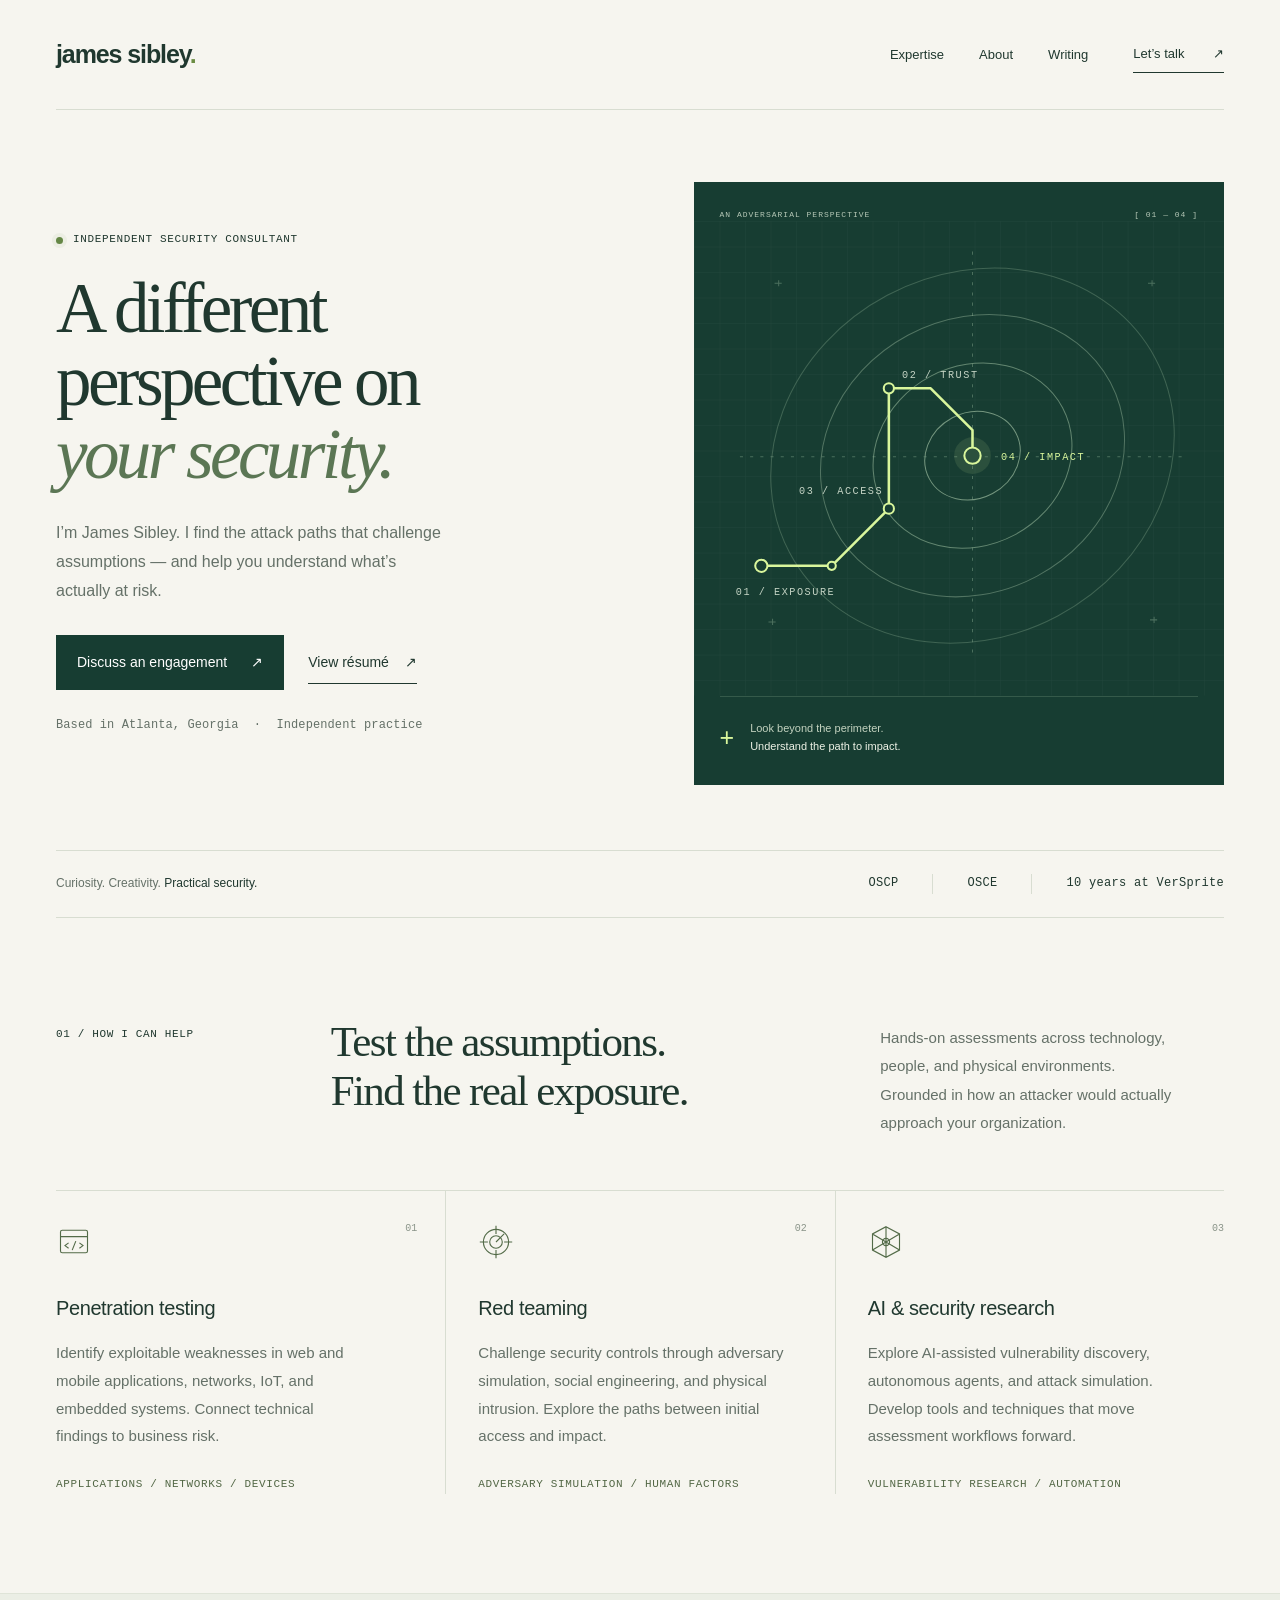
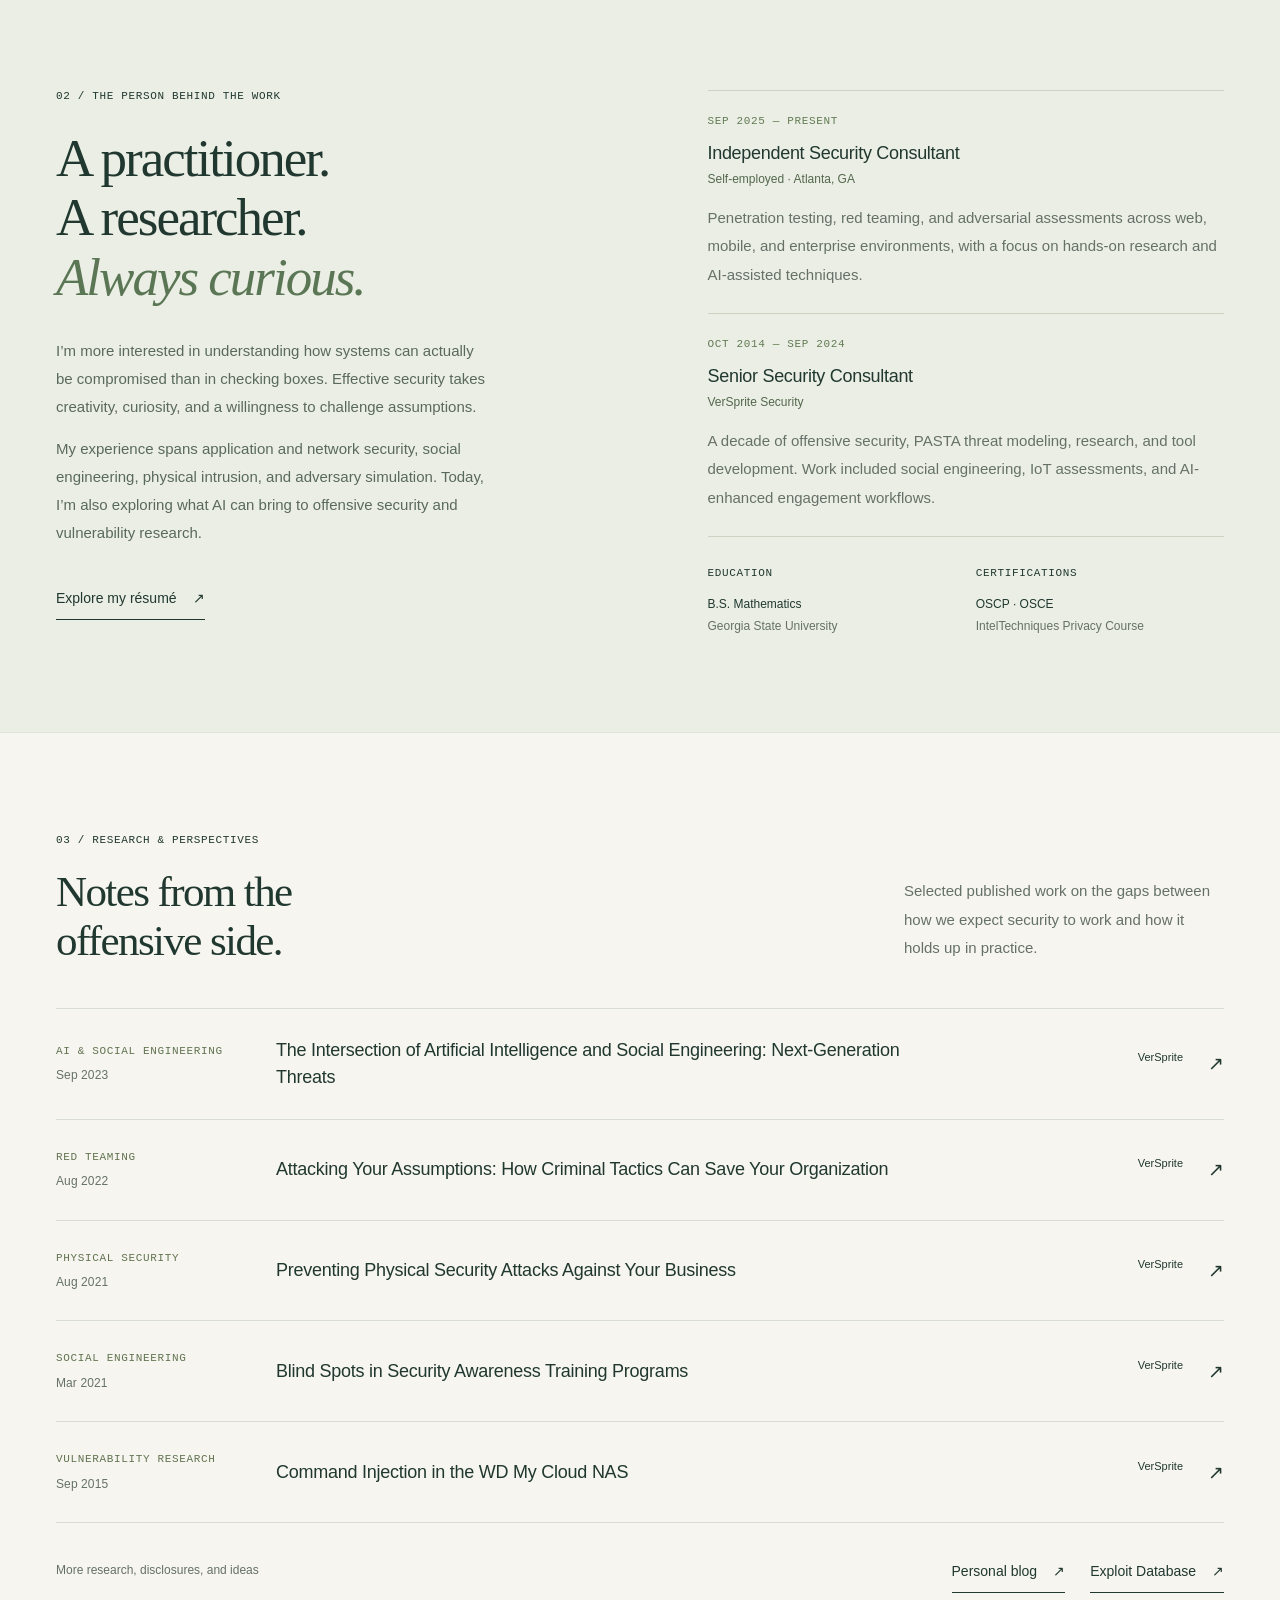
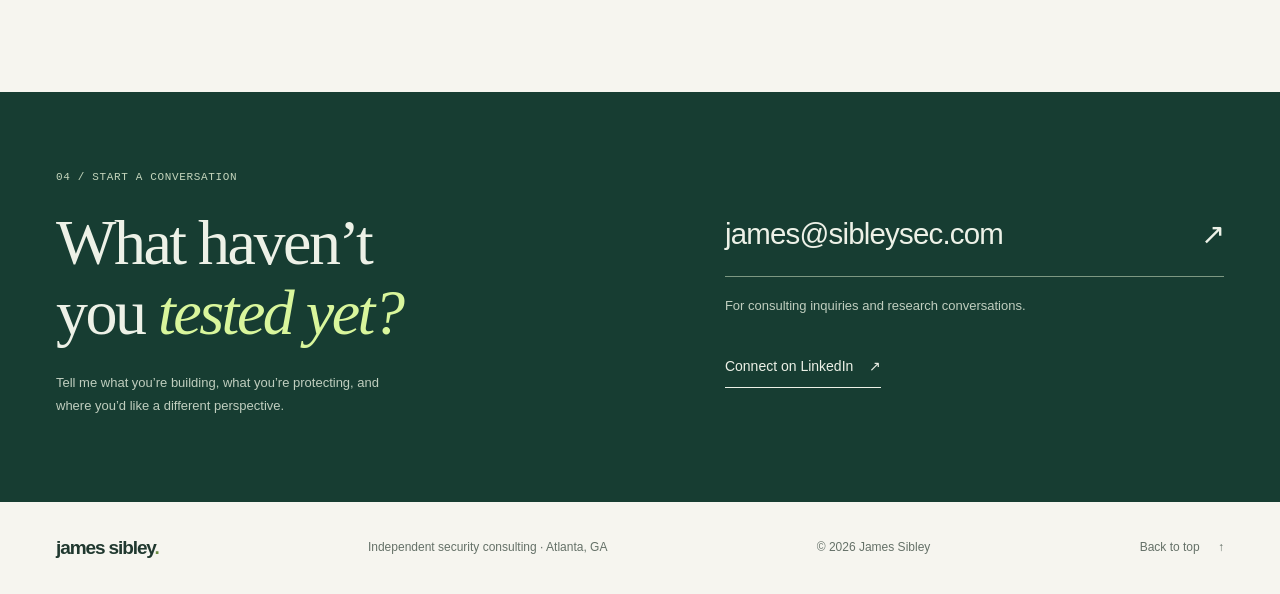
==== commit ece06716: "Improve mobile readability and configure custom domain metadata" ====
--- a/index.html
+++ b/index.html
@@ -8,12 +8,17 @@
   <meta property="og:title" content="James Sibley — Independent Security Consultant">
   <meta property="og:description" content="A different perspective on your security. Penetration testing, adversary simulation, and hands-on security research.">
   <meta property="og:type" content="website">
+  <meta property="og:url" content="https://sibleysec.com/">
+  <meta property="og:site_name" content="James Sibley — Independent Security Consultant">
+  <meta name="twitter:card" content="summary">
+  <meta name="referrer" content="strict-origin-when-cross-origin">
+  <link rel="canonical" href="https://sibleysec.com/">
   <title>James Sibley — Independent Security Consultant</title>
   <link rel="icon" href="assets/favicon.svg" type="image/svg+xml">
   <link rel="stylesheet" href="assets/styles.css">
   <script src="assets/site.js" defer></script>
   <script type="application/ld+json">
-  {"@context":"https://schema.org","@type":"Person","name":"James Sibley","jobTitle":"Independent Security Consultant","email":"mailto:james@sibleysec.com","sameAs":["https://www.linkedin.com/in/redteamai/"],"knowsAbout":["Penetration testing","Red teaming","Security research","Artificial intelligence"],"alumniOf":{"@type":"CollegeOrUniversity","name":"Georgia State University"}}
+  {"@context":"https://schema.org","@type":"Person","name":"James Sibley","url":"https://sibleysec.com/","jobTitle":"Independent Security Consultant","email":"mailto:james@sibleysec.com","sameAs":["https://www.linkedin.com/in/redteamai/"],"knowsAbout":["Penetration testing","Red teaming","Security research","Artificial intelligence"],"alumniOf":{"@type":"CollegeOrUniversity","name":"Georgia State University"}}
   </script>
 </head>
 <body>
--- a/assets/styles.css
+++ b/assets/styles.css
@@ -1148,6 +1148,118 @@
     font-size:13px
   }
 }
+/* Screen readability and touch targets, including narrow phones. */
+@media screen {
+  .button, .text-link {
+    font-size:14px;
+    min-height:44px;
+  }
+  .hero-actions {
+    flex-wrap:wrap;
+    gap:14px 24px;
+  }
+  .eyebrow, .hero .eyebrow, .career-entry .eyebrow,
+  .qualifications .eyebrow, .article-meta, .expertise-item .item-tags {
+    font-size:11px;
+    letter-spacing:.65px;
+  }
+  .expertise-item .item-tags {
+    color:#526745;
+  }
+  .hero-location, .credential-strip>div, .article-meta time,
+  .qualifications p, .qualifications p span, .writing-footer>span {
+    font-size:12px;
+  }
+  .credential-strip>div {
+    flex-wrap:wrap;
+    row-gap:10px;
+  }
+  .expertise-item>p:not(.item-tags), .section-heading>p:last-child,
+  .career-entry>p:last-child, .writing-heading>p, .about-intro>p:not(.eyebrow) {
+    font-size:15px;
+  }
+  .contact-links>p {
+    font-size:13px!important;
+  }
+  .site-footer>p, .site-footer>span, .back-top {
+    font-size:12px;
+  }
+  .writing-footer {
+    flex-wrap:wrap;
+  }
+  .article-row:focus-visible {
+    background:#edf0e5;
+    outline-offset:3px;
+  }
+  .contact-section a:focus-visible {
+    outline-color:var(--lime);
+  }
+}
+@media screen and (max-width:800px) {
+  .section-heading {
+    grid-template-columns:1fr;
+  }
+  .section-heading>p:last-child {
+    max-width:520px;
+  }
+  .writing-heading {
+    flex-wrap:wrap;
+  }
+  .article-meta {
+    letter-spacing:0;
+  }
+}
+@media screen and (max-width:600px) {
+  body:not(.resume-page) .site-header {
+    height:auto;
+    padding-block:18px 10px;
+    flex-wrap:wrap;
+    gap:10px;
+  }
+  .site-header nav {
+    width:100%;
+    justify-content:space-between;
+    gap:10px;
+    font-size:13px;
+  }
+  .site-header nav>a, .site-header nav>a:first-child {
+    display:inline-flex;
+    align-items:center;
+    min-height:44px;
+  }
+  .hero-location {
+    font-family:var(--sans);
+    line-height:1.8;
+  }
+  .credential-strip>div {
+    column-gap:14px;
+  }
+  .credential-strip>div span+span {
+    padding-left:14px;
+  }
+  .qualifications {
+    grid-template-columns:1fr;
+  }
+  .article-meta {
+    flex-wrap:wrap;
+    gap:8px;
+  }
+  .contact-email {
+    font-size:clamp(20px,6vw,26px);
+  }
+  .site-footer>p {
+    width:100%;
+  }
+  .site-footer>span {
+    margin-left:0;
+  }
+  .resume-toolbar .text-link {
+    font-size:11px;
+  }
+  .resume-toolbar .button {
+    font-size:10px;
+  }
+}
 @media(prefers-reduced-motion:reduce) {
   html {
     scroll-behavior:auto
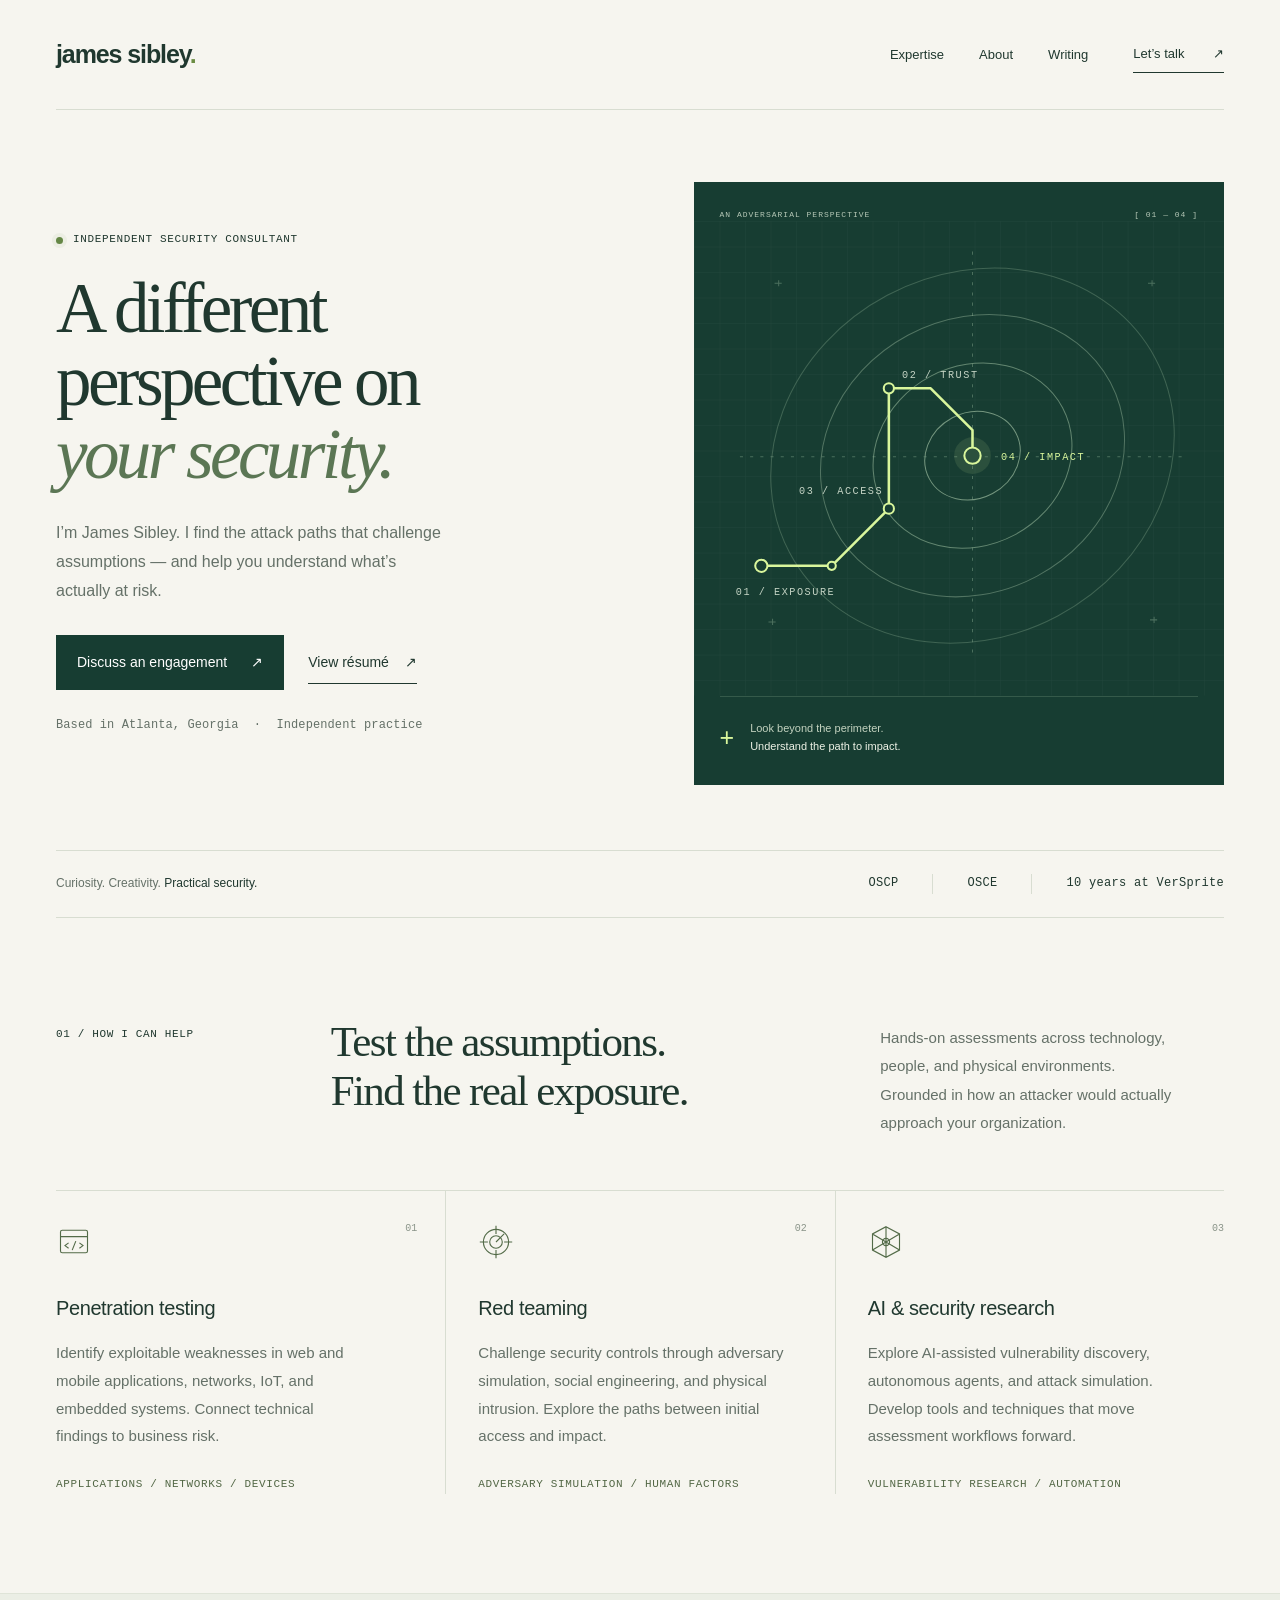
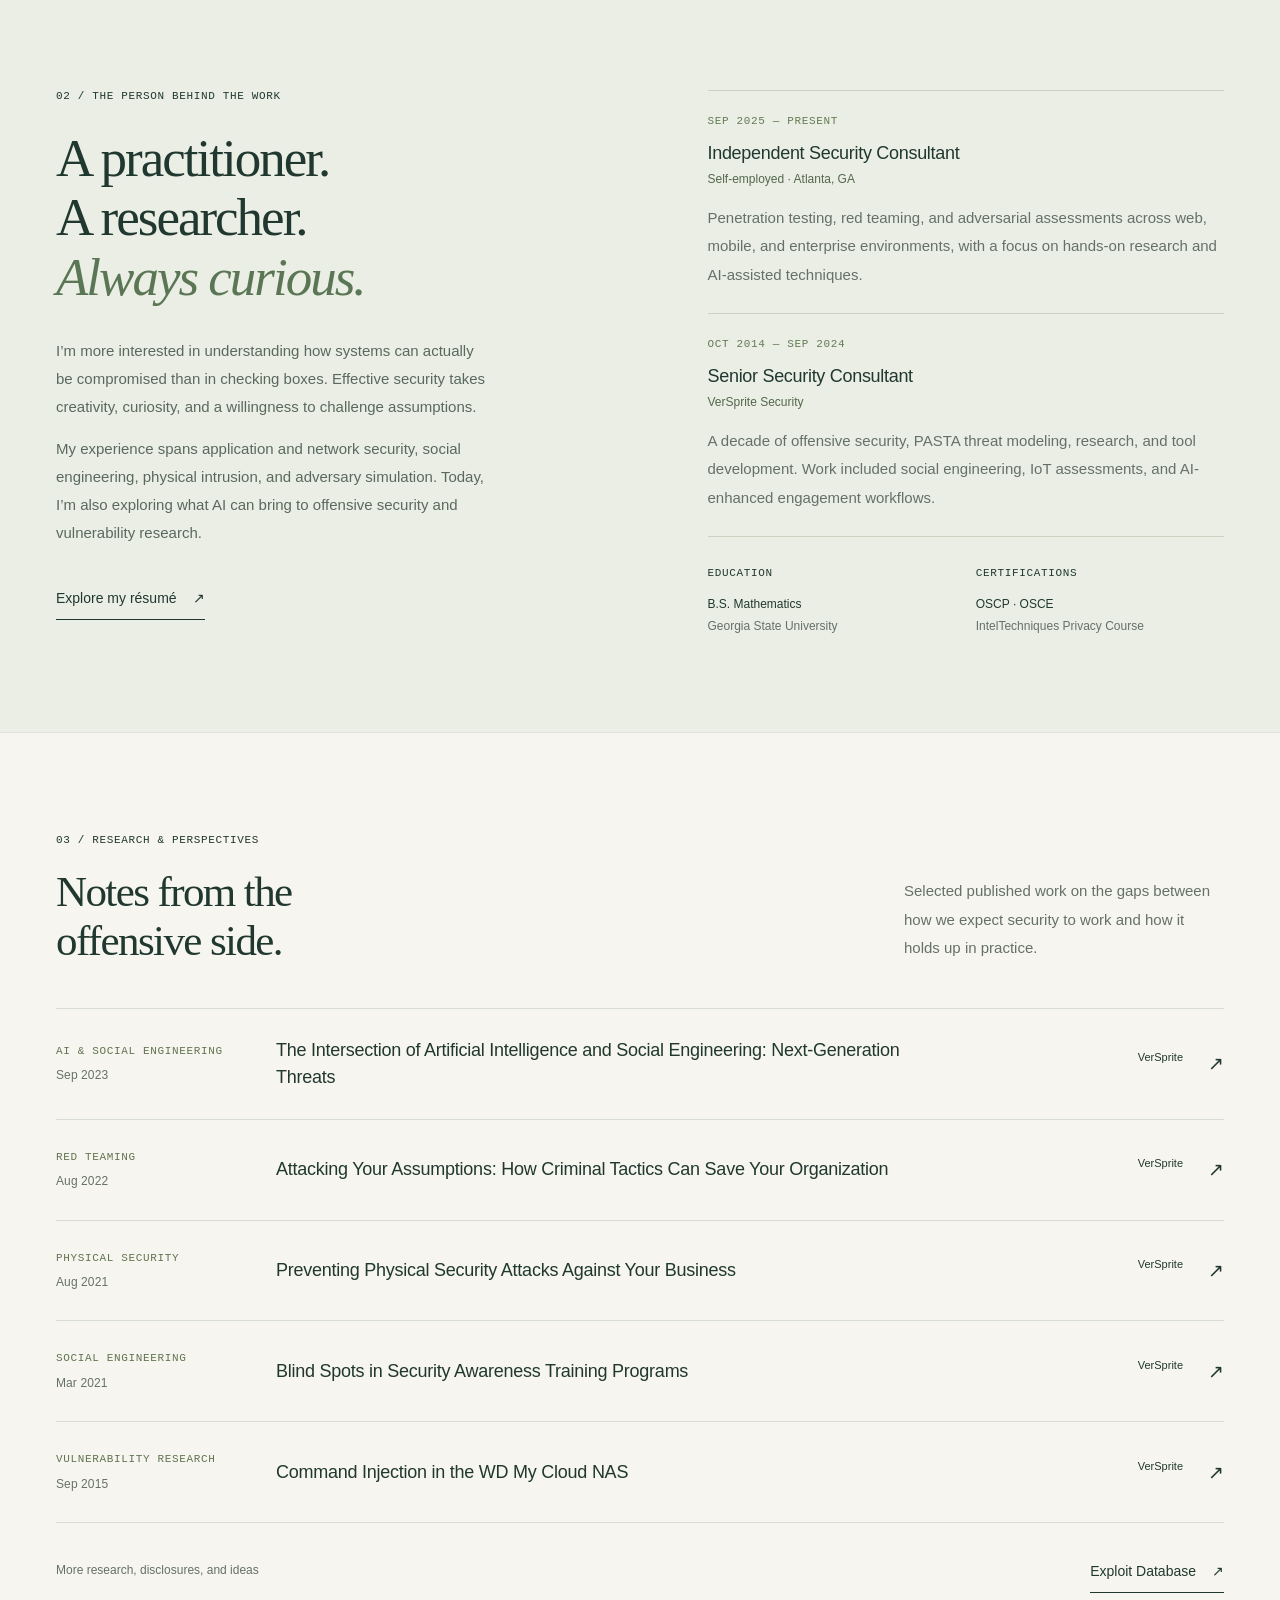
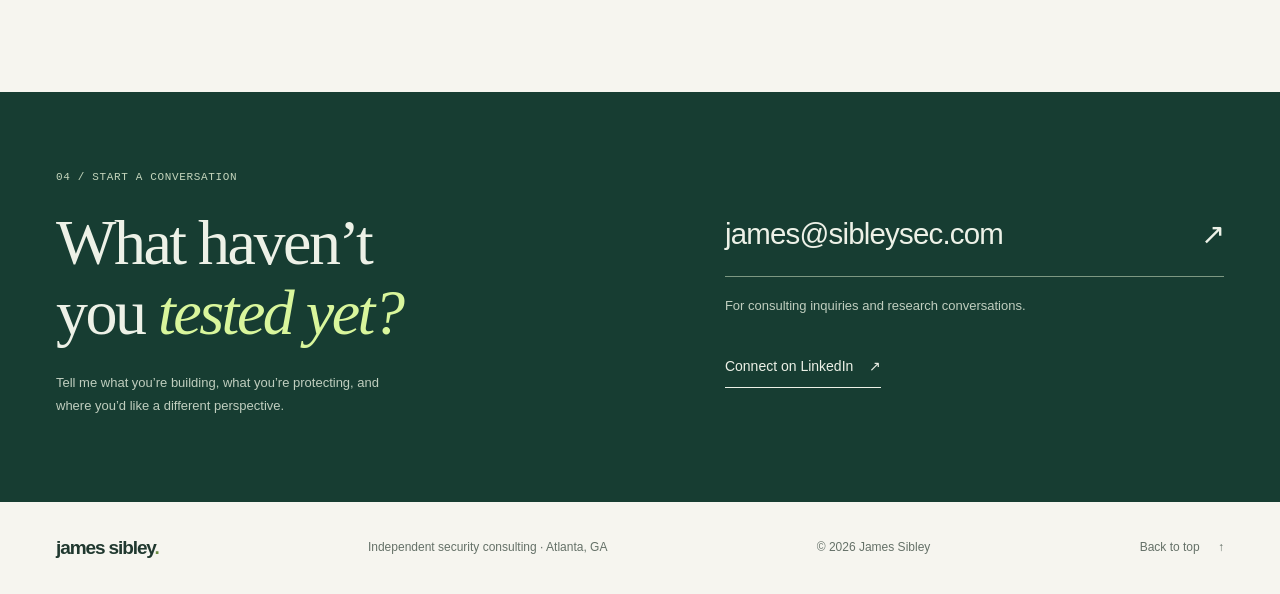
==== commit 630f9168: "Remove obsolete personal blog domain and link" ====
--- a/index.html
+++ b/index.html
@@ -103,7 +103,7 @@
         <a class="article-row" href="https://versprite.com/resources/blog/security-awareness-training-vs-social-engineering-attacks/" target="_blank" rel="noopener noreferrer"><span class="article-meta"><span>SOCIAL ENGINEERING</span><time datetime="2021-03-04">Mar 2021</time></span><h3>Blind Spots in Security Awareness Training Programs</h3><span class="article-source">VerSprite <span aria-hidden="true">↗</span></span></a>
         <a class="article-row" href="https://versprite.com/resources/blog/command-injection-in-the-wd-my-cloud-nas/" target="_blank" rel="noopener noreferrer"><span class="article-meta"><span>VULNERABILITY RESEARCH</span><time datetime="2015-09-16">Sep 2015</time></span><h3>Command Injection in the WD My Cloud NAS</h3><span class="article-source">VerSprite <span aria-hidden="true">↗</span></span></a>
       </div>
-      <div class="writing-footer"><span>More research, disclosures, and ideas</span><div><a class="text-link" href="http://blog.noobroot.com" target="_blank" rel="noopener noreferrer">Personal blog <span aria-hidden="true">↗</span></a><a class="text-link" href="https://www.exploit-db.com/author/?a=6369" target="_blank" rel="noopener noreferrer">Exploit Database <span aria-hidden="true">↗</span></a></div></div>
+      <div class="writing-footer"><span>More research, disclosures, and ideas</span><div><a class="text-link" href="https://www.exploit-db.com/author/?a=6369" target="_blank" rel="noopener noreferrer">Exploit Database <span aria-hidden="true">↗</span></a></div></div>
     </section>
 
     <section id="contact" class="contact-section" aria-labelledby="contact-title"><div class="wrap contact-grid"><div><p class="eyebrow">04 / Start a conversation</p><h2 id="contact-title">What haven’t<br>you <em>tested yet?</em></h2><p>Tell me what you’re building, what you’re protecting, and where you’d like a different perspective.</p></div><div class="contact-links"><a class="contact-email" href="mailto:james@sibleysec.com">james@sibleysec.com <span aria-hidden="true">↗</span></a><p>For consulting inquiries and research conversations.</p><a class="text-link" href="https://www.linkedin.com/in/redteamai/" target="_blank" rel="noopener noreferrer">Connect on LinkedIn <span aria-hidden="true">↗</span></a></div></div></section>
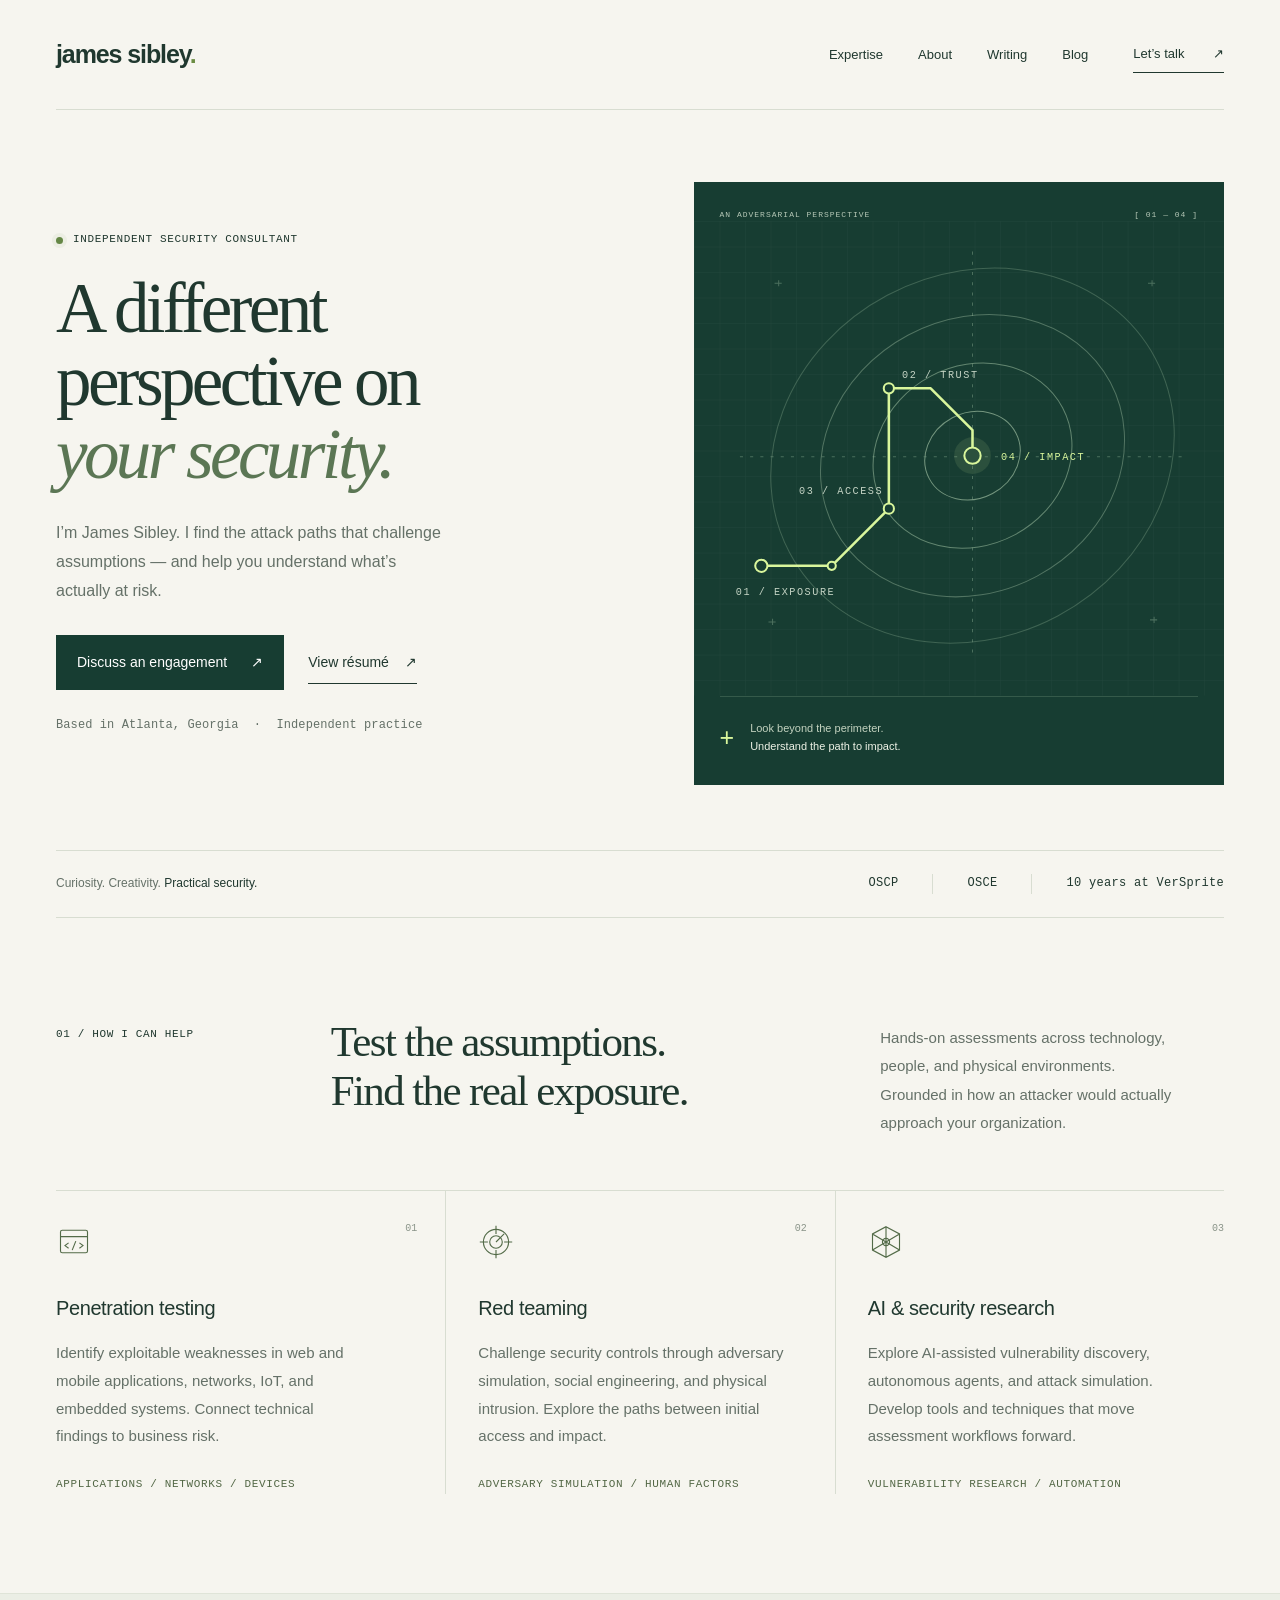
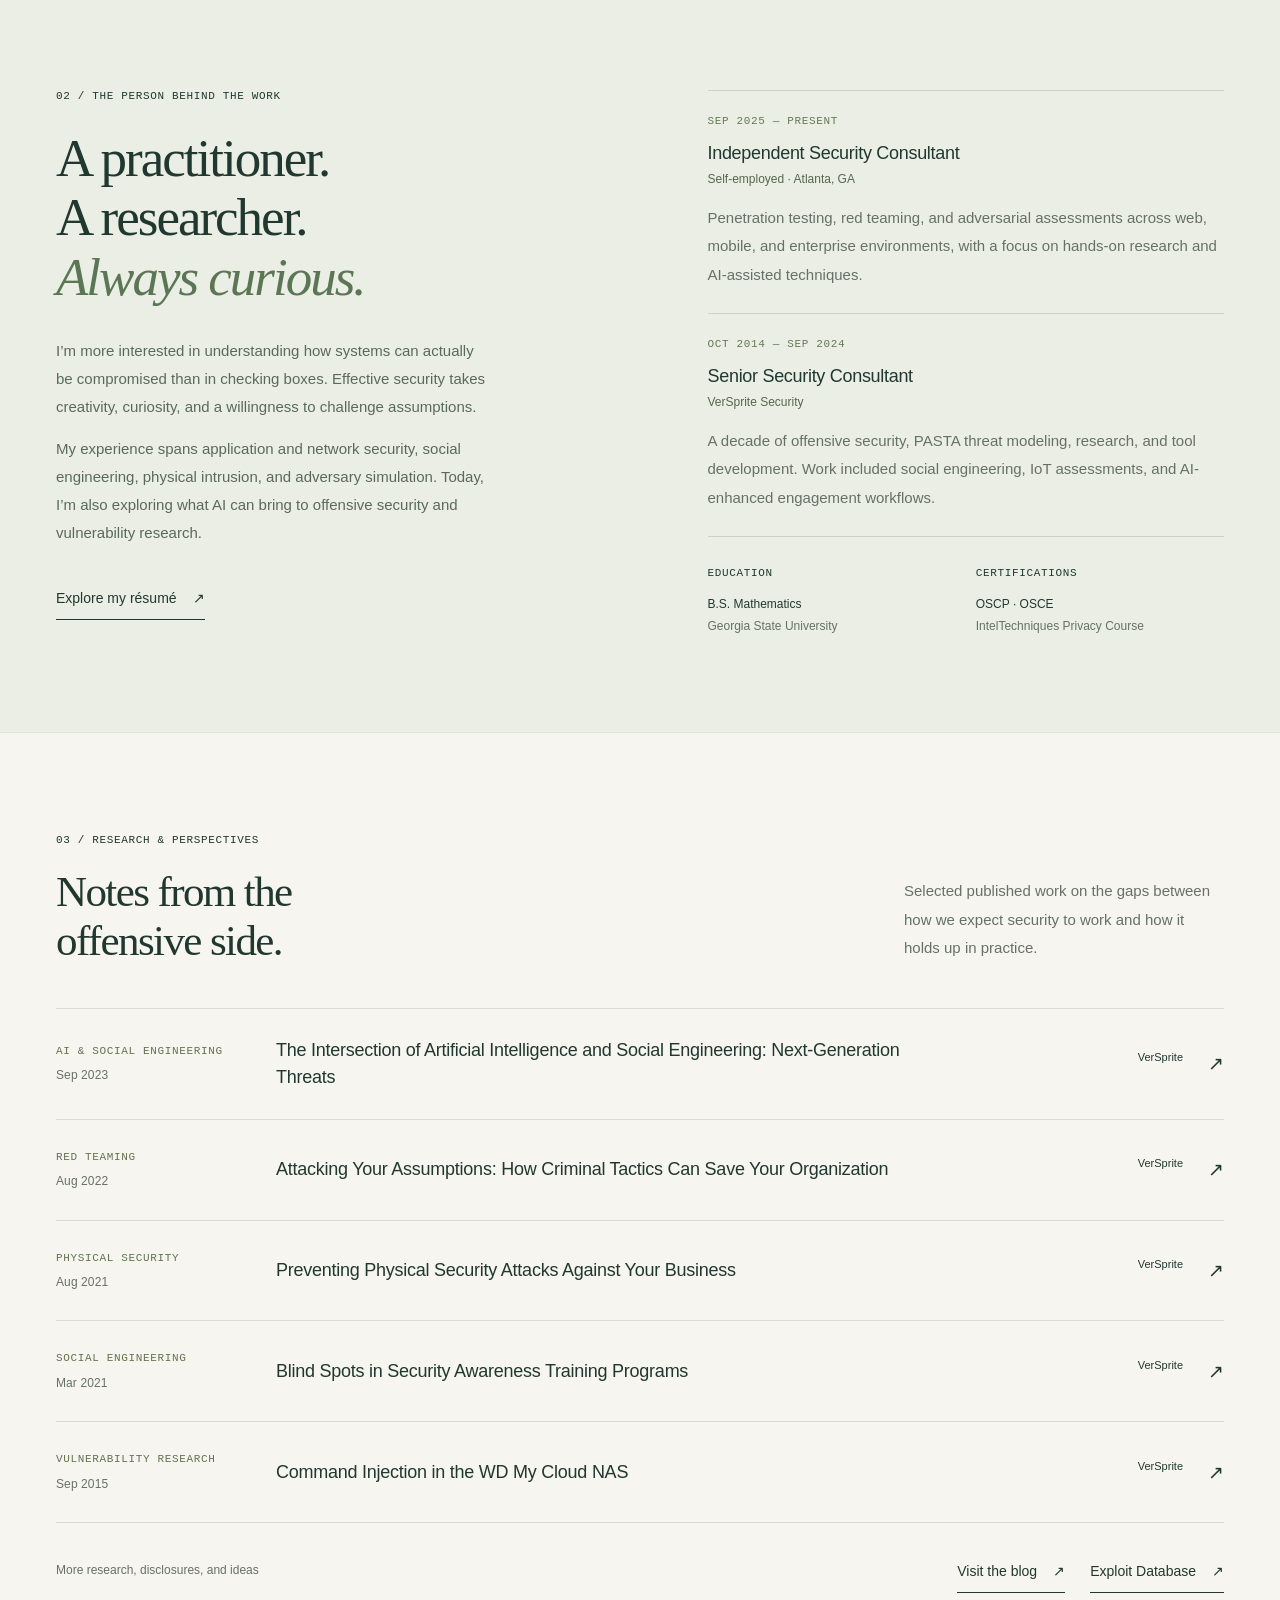
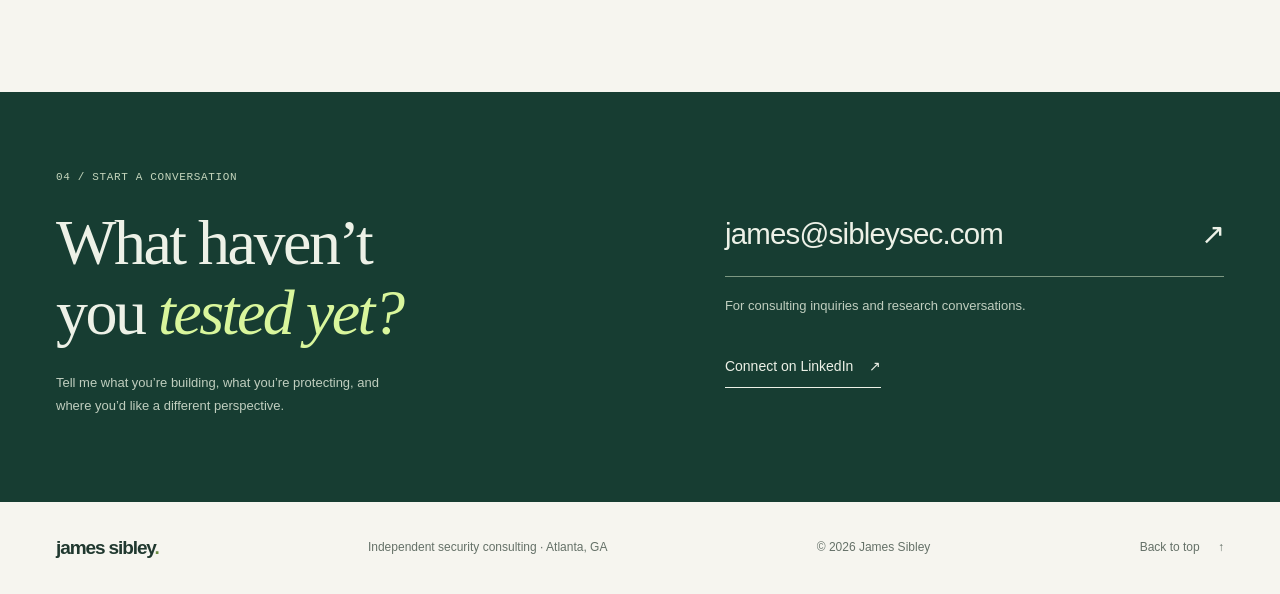
==== commit 66370fd3: "Add Markdown blog with draft-aware builds and Obsidian template" ====
--- a/index.html
+++ b/index.html
@@ -29,6 +29,7 @@
       <a href="#expertise">Expertise</a>
       <a href="#about">About</a>
       <a href="#writing">Writing</a>
+      <a href="blog/">Blog</a>
       <a class="nav-contact" href="#contact">Let’s talk <span aria-hidden="true">↗</span></a>
     </nav>
   </header>
@@ -103,7 +104,7 @@
         <a class="article-row" href="https://versprite.com/resources/blog/security-awareness-training-vs-social-engineering-attacks/" target="_blank" rel="noopener noreferrer"><span class="article-meta"><span>SOCIAL ENGINEERING</span><time datetime="2021-03-04">Mar 2021</time></span><h3>Blind Spots in Security Awareness Training Programs</h3><span class="article-source">VerSprite <span aria-hidden="true">↗</span></span></a>
         <a class="article-row" href="https://versprite.com/resources/blog/command-injection-in-the-wd-my-cloud-nas/" target="_blank" rel="noopener noreferrer"><span class="article-meta"><span>VULNERABILITY RESEARCH</span><time datetime="2015-09-16">Sep 2015</time></span><h3>Command Injection in the WD My Cloud NAS</h3><span class="article-source">VerSprite <span aria-hidden="true">↗</span></span></a>
       </div>
-      <div class="writing-footer"><span>More research, disclosures, and ideas</span><div><a class="text-link" href="https://www.exploit-db.com/author/?a=6369" target="_blank" rel="noopener noreferrer">Exploit Database <span aria-hidden="true">↗</span></a></div></div>
+      <div class="writing-footer"><span>More research, disclosures, and ideas</span><div><a class="text-link" href="blog/">Visit the blog <span aria-hidden="true">↗</span></a><a class="text-link" href="https://www.exploit-db.com/author/?a=6369" target="_blank" rel="noopener noreferrer">Exploit Database <span aria-hidden="true">↗</span></a></div></div>
     </section>
 
     <section id="contact" class="contact-section" aria-labelledby="contact-title"><div class="wrap contact-grid"><div><p class="eyebrow">04 / Start a conversation</p><h2 id="contact-title">What haven’t<br>you <em>tested yet?</em></h2><p>Tell me what you’re building, what you’re protecting, and where you’d like a different perspective.</p></div><div class="contact-links"><a class="contact-email" href="mailto:james@sibleysec.com">james@sibleysec.com <span aria-hidden="true">↗</span></a><p>For consulting inquiries and research conversations.</p><a class="text-link" href="https://www.linkedin.com/in/redteamai/" target="_blank" rel="noopener noreferrer">Connect on LinkedIn <span aria-hidden="true">↗</span></a></div></div></section>
--- a/assets/styles.css
+++ b/assets/styles.css
@@ -1260,6 +1260,269 @@
     font-size:10px;
   }
 }
+/* Markdown blog and reading layout. */
+.site-header nav a[aria-current="page"] {
+  border-bottom:1px solid var(--ink);
+  color:var(--green);
+}
+.blog-main {
+  min-height:65vh;
+  padding-block:70px 90px;
+}
+.blog-intro {
+  max-width:780px;
+  padding-bottom:45px;
+}
+.blog-intro h1 {
+  margin-bottom:25px;
+}
+.blog-intro>p:not(.eyebrow) {
+  max-width:530px;
+  font-size:19px;
+  color:var(--muted);
+}
+.blog-intro .text-link {
+  margin-top:10px;
+}
+.blog-empty {
+  display:grid;
+  grid-template-columns:140px 1fr;
+  gap:40px;
+  padding:45px 0;
+  border-block:1px solid var(--line);
+}
+.notebook-mark {
+  font-family:var(--mono);
+  font-size:36px;
+  color:#5b7654;
+}
+.blog-empty h2 {
+  font-size:36px;
+  line-height:1.2;
+  margin-bottom:18px;
+}
+.blog-empty p:not(.eyebrow) {
+  max-width:550px;
+  color:var(--muted);
+}
+.post-grid {
+  display:grid;
+  grid-template-columns:repeat(2,minmax(0,1fr));
+  gap:35px;
+}
+.post-card {
+  border-top:1px solid var(--line);
+  padding-block:28px;
+}
+.post-card-meta, .post-byline {
+  display:flex;
+  flex-wrap:wrap;
+  gap:8px 16px;
+  font-size:13px;
+  color:var(--muted);
+}
+.post-card h2 {
+  font-size:34px;
+  line-height:1.2;
+  letter-spacing:-.8px;
+  margin-block:20px 16px;
+  overflow-wrap:anywhere;
+}
+.post-card h2 a:hover {
+  text-decoration:underline;
+  text-underline-offset:5px;
+}
+.post-card>p {
+  color:var(--muted);
+  max-width:520px;
+}
+.post-tags {
+  display:flex;
+  flex-wrap:wrap;
+  gap:8px;
+  margin-top:18px;
+}
+.post-tag {
+  font-family:var(--mono);
+  font-size:11px;
+  color:#526745;
+  border:1px solid #cad4bd;
+  border-radius:3px;
+  padding:3px 8px;
+  overflow-wrap:anywhere;
+  max-width:100%;
+}
+.blog-post {
+  max-width:780px;
+  margin-inline:auto;
+}
+.post-header h1 {
+  font-size:clamp(38px,4.8vw,64px);
+  line-height:1.12;
+  letter-spacing:-1.8px;
+  margin-block:24px;
+  overflow-wrap:anywhere;
+}
+.post-header>.post-tags {
+  margin-top:30px;
+}
+.post-summary {
+  font-size:20px;
+  line-height:1.65;
+  color:var(--muted);
+}
+.post-byline {
+  border-bottom:1px solid var(--line);
+  padding-bottom:28px;
+}
+.post-toc {
+  padding:18px 22px;
+  background:#ebeee5;
+  margin-block:30px;
+}
+.post-toc summary {
+  cursor:pointer;
+  font-size:14px;
+  font-weight:600;
+}
+.post-toc ul {
+  padding-left:20px;
+}
+.post-toc a:hover {
+  text-decoration:underline;
+}
+.post-body {
+  font-size:18px;
+  line-height:1.85;
+  overflow-wrap:anywhere;
+}
+.post-body h2, .post-body h3, .post-body h4 {
+  line-height:1.3;
+  margin-block:40px 16px;
+  letter-spacing:-.5px;
+}
+.post-body h2 {
+  font-size:34px;
+}
+.post-body h3 {
+  font-size:23px;
+}
+.post-body a {
+  text-decoration:underline;
+  text-underline-offset:3px;
+}
+.post-body a:hover {
+  color:#526745;
+}
+.post-body pre {
+  background:var(--green);
+  color:#edf1e7;
+  padding:22px;
+  border-radius:4px;
+  overflow-x:auto;
+  font-size:14px;
+  line-height:1.7;
+}
+.post-body code {
+  font-family:var(--mono);
+  font-size:.85em;
+  background:#e7ebdf;
+  padding:2px 5px;
+  border-radius:3px;
+}
+.post-body pre code {
+  background:transparent;
+  padding:0;
+  font-size:inherit;
+}
+.post-body blockquote {
+  border-left:3px solid #819b62;
+  margin-inline:0;
+  padding-left:24px;
+  color:#53684b;
+}
+.post-body img, .post-body video {
+  max-width:100%;
+  height:auto;
+  display:block;
+  margin-block:28px;
+}
+.post-body table {
+  display:block;
+  max-width:100%;
+  overflow-x:auto;
+  border-collapse:collapse;
+  font-size:15px;
+  margin-block:25px;
+}
+.post-body th, .post-body td {
+  border:1px solid var(--line);
+  padding:10px 15px;
+  text-align:left;
+}
+.post-body th {
+  background:#ebeee5;
+}
+.post-body hr {
+  border:0;
+  border-top:1px solid var(--line);
+  margin-block:35px;
+}
+.post-end {
+  display:flex;
+  flex-wrap:wrap;
+  justify-content:space-between;
+  gap:20px;
+  border-top:1px solid var(--line);
+  margin-top:50px;
+  padding-top:25px;
+}
+@media(max-width:600px) {
+  .site-header nav {
+    flex-wrap:wrap;
+    justify-content:flex-start;
+    column-gap:19px;
+  }
+  .resume-page .site-header {
+    height:auto;
+    padding-block:18px;
+    flex-wrap:wrap;
+    gap:10px;
+  }
+  .blog-main {
+    padding-block:40px 65px;
+  }
+  .blog-intro h1 {
+    font-size:52px;
+  }
+  .blog-intro>p:not(.eyebrow) {
+    font-size:17px;
+  }
+  .blog-empty {
+    grid-template-columns:1fr;
+    gap:22px;
+    padding-block:30px;
+  }
+  .blog-empty h2 {
+    font-size:30px;
+  }
+  .post-grid {
+    grid-template-columns:1fr;
+    gap:15px;
+  }
+  .post-card h2 {
+    font-size:30px;
+  }
+  .post-body {
+    font-size:17px;
+  }
+  .post-body h2 {
+    font-size:29px;
+  }
+  .post-summary {
+    font-size:18px;
+  }
+}
 @media(prefers-reduced-motion:reduce) {
   html {
     scroll-behavior:auto
